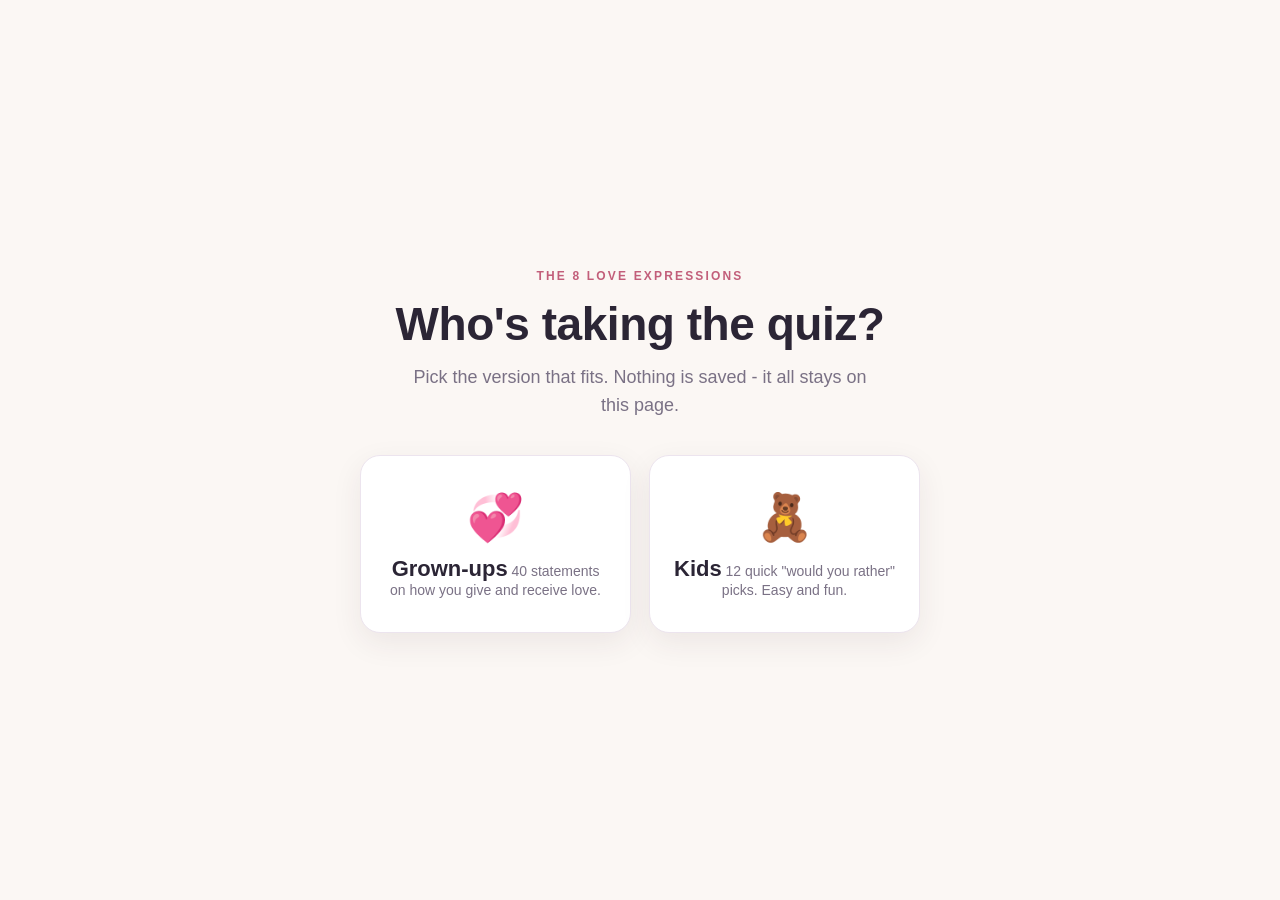
==== index.html @ 240f9bef "add start screen with grown-ups and kids versions Kids version: 12 forced-choice "would you rather y" ====
<!DOCTYPE html>
<html lang="en-AU">
<head>
<meta charset="UTF-8">
<meta name="viewport" content="width=device-width, initial-scale=1.0">
<title>The 8 Love Expressions</title>
<meta name="description" content="A lightweight take on the 8 Love Expressions framework. 40 quick statements, then see how you give and receive love. Nothing is saved.">
<style>
  :root {
    --bg: #fbf7f4;
    --card: #ffffff;
    --ink: #2b2535;
    --muted: #7a7185;
    --line: #ece4ee;
    --accent: #c25e7a;
    --accent-soft: #f6e7ec;
    --accent-deep: #9c4360;
    --shadow: 0 10px 30px rgba(60, 40, 55, 0.08);
    --radius: 16px;
  }
  * { box-sizing: border-box; }
  html { scroll-behavior: smooth; }
  body {
    margin: 0;
    font-family: -apple-system, BlinkMacSystemFont, "Segoe UI", Roboto, Helvetica, Arial, sans-serif;
    color: var(--ink);
    background: var(--bg);
    line-height: 1.55;
    -webkit-font-smoothing: antialiased;
  }
  .wrap { max-width: 720px; margin: 0 auto; padding: 0 20px 80px; }

  header.hero {
    text-align: center;
    padding: 64px 20px 36px;
  }
  .hero .kicker {
    text-transform: uppercase;
    letter-spacing: 0.18em;
    font-size: 12px;
    font-weight: 700;
    color: var(--accent);
    margin: 0 0 14px;
  }
  .hero h1 {
    font-size: clamp(32px, 6vw, 46px);
    line-height: 1.1;
    margin: 0 0 16px;
    font-weight: 800;
    letter-spacing: -0.01em;
  }
  .hero p.lede {
    max-width: 540px;
    margin: 0 auto;
    font-size: 18px;
    color: var(--muted);
  }

  .progress-bar {
    position: sticky;
    top: 0;
    z-index: 20;
    background: rgba(251, 247, 244, 0.92);
    backdrop-filter: blur(8px);
    padding: 12px 0;
    border-bottom: 1px solid var(--line);
  }
  .progress-inner {
    max-width: 720px; margin: 0 auto; padding: 0 20px;
    display: flex; align-items: center; gap: 14px;
  }
  .track { flex: 1; height: 8px; background: var(--line); border-radius: 99px; overflow: hidden; }
  .fill { height: 100%; width: 0%; background: var(--accent); border-radius: 99px; transition: width 0.3s ease; }
  .count { font-size: 13px; font-weight: 700; color: var(--muted); white-space: nowrap; min-width: 56px; text-align: right; }

  .q {
    background: var(--card);
    border: 1px solid var(--line);
    border-radius: var(--radius);
    padding: 22px 22px 18px;
    margin: 16px 0;
    box-shadow: var(--shadow);
    transition: border-color 0.2s ease;
  }
  .q.answered { border-color: var(--accent-soft); }
  .q .num { font-size: 12px; font-weight: 700; color: var(--accent); letter-spacing: 0.06em; }
  .q .text { font-size: 17px; font-weight: 600; margin: 6px 0 16px; }

  .scale { display: flex; gap: 8px; }
  .scale label {
    flex: 1;
    cursor: pointer;
    text-align: center;
  }
  .scale input { position: absolute; opacity: 0; pointer-events: none; }
  .scale .dot {
    display: flex; align-items: center; justify-content: center;
    height: 44px;
    border: 1.5px solid var(--line);
    border-radius: 12px;
    font-weight: 700;
    font-size: 15px;
    color: var(--muted);
    background: #fff;
    transition: all 0.15s ease;
  }
  .scale label:hover .dot { border-color: var(--accent); color: var(--accent); }
  .scale input:checked + .dot {
    background: var(--accent);
    border-color: var(--accent);
    color: #fff;
    transform: translateY(-1px);
  }
  .scale-legend {
    display: flex; justify-content: space-between;
    font-size: 11px; color: var(--muted);
    margin-top: 8px; letter-spacing: 0.02em;
  }

  .cta-zone { text-align: center; margin: 40px 0 8px; }
  button.cta {
    appearance: none; border: none;
    background: var(--accent);
    color: #fff;
    font-size: 18px; font-weight: 700;
    padding: 16px 40px;
    border-radius: 99px;
    cursor: pointer;
    box-shadow: var(--shadow);
    transition: transform 0.15s ease, background 0.15s ease, opacity 0.2s ease;
  }
  button.cta:hover:not(:disabled) { background: var(--accent-deep); transform: translateY(-1px); }
  button.cta:disabled { background: #d9cdd4; cursor: not-allowed; box-shadow: none; }
  .helper { font-size: 14px; color: var(--muted); margin-top: 14px; min-height: 20px; }

  footer.note {
    text-align: center;
    font-size: 13px;
    color: var(--muted);
    margin-top: 48px;
    padding-top: 24px;
    border-top: 1px solid var(--line);
  }

  /* Results */
  #results { display: none; scroll-margin-top: 80px; }
  #results.show { display: block; animation: rise 0.5s ease; }
  @keyframes rise { from { opacity: 0; transform: translateY(14px); } to { opacity: 1; transform: none; } }
  .results-head { text-align: center; margin: 8px 0 28px; }
  .results-head h2 { font-size: 30px; margin: 0 0 8px; font-weight: 800; }
  .results-head p { color: var(--muted); margin: 0; }

  .panel {
    background: var(--card);
    border: 1px solid var(--line);
    border-radius: var(--radius);
    padding: 24px;
    margin: 16px 0;
    box-shadow: var(--shadow);
  }
  .panel h3 { margin: 0 0 4px; font-size: 20px; }
  .panel .sub { color: var(--muted); font-size: 14px; margin: 0 0 18px; }

  .top-list { list-style: none; margin: 0; padding: 0; }
  .top-list li { margin-bottom: 16px; }
  .top-list li:last-child { margin-bottom: 0; }
  .row-head { display: flex; justify-content: space-between; align-items: baseline; margin-bottom: 6px; }
  .row-head .name { font-weight: 700; font-size: 16px; }
  .row-head .pct { font-size: 13px; font-weight: 700; color: var(--accent); }
  .meter { height: 10px; background: var(--accent-soft); border-radius: 99px; overflow: hidden; }
  .meter span { display: block; height: 100%; background: var(--accent); border-radius: 99px; transition: width 0.6s ease; }
  .row-desc { font-size: 13px; color: var(--muted); margin: 6px 0 0; }

  .badge { display: inline-block; background: var(--accent-soft); color: var(--accent-deep); font-weight: 700; font-size: 13px; padding: 4px 12px; border-radius: 99px; margin-bottom: 12px; }

  .actions { text-align: center; margin: 28px 0; }
  button.ghost {
    appearance: none;
    background: transparent;
    border: 1.5px solid var(--line);
    color: var(--muted);
    font-weight: 700; font-size: 15px;
    padding: 12px 26px;
    border-radius: 99px;
    cursor: pointer;
    transition: all 0.15s ease;
  }
  button.ghost:hover { border-color: var(--accent); color: var(--accent); }

  .full-grid { list-style: none; margin: 0; padding: 0; }
  .full-grid li { margin-bottom: 14px; }

  details.exp {
    border: 1px solid var(--line);
    border-radius: 12px;
    margin-bottom: 10px;
    overflow: hidden;
    background: #fff;
  }
  details.exp > summary {
    cursor: pointer;
    padding: 14px 16px;
    font-weight: 700;
    font-size: 16px;
    list-style: none;
    display: flex;
    justify-content: space-between;
    align-items: center;
    gap: 12px;
  }
  details.exp > summary::-webkit-details-marker { display: none; }
  details.exp > summary .rank { color: var(--accent); font-size: 13px; font-weight: 700; }
  details.exp > summary::after {
    content: "+";
    color: var(--accent);
    font-weight: 700;
    font-size: 20px;
    line-height: 1;
    margin-left: auto;
  }
  details.exp[open] > summary::after { content: "\2013"; }
  details.exp .body { padding: 0 16px 16px; }
  details.exp .body p.exp-summary { margin: 0 0 14px; color: var(--ink); font-size: 14px; }
  details.exp .body .ex-label {
    font-size: 12px; font-weight: 700; color: var(--accent);
    text-transform: uppercase; letter-spacing: 0.08em; margin: 0 0 8px;
  }
  details.exp .body ul { margin: 0; padding-left: 18px; }
  details.exp .body li { font-size: 14px; color: var(--muted); margin-bottom: 7px; }

  /* Chooser */
  #chooser { min-height: 100vh; display: flex; flex-direction: column; align-items: center; justify-content: center; text-align: center; padding: 40px 20px; }
  #chooser .kicker { text-transform: uppercase; letter-spacing: 0.18em; font-size: 12px; font-weight: 700; color: var(--accent); margin: 0 0 14px; }
  #chooser h1 { font-size: clamp(32px, 6vw, 46px); line-height: 1.1; margin: 0 0 14px; font-weight: 800; letter-spacing: -0.01em; }
  #chooser p.lede { max-width: 460px; margin: 0 auto 36px; font-size: 18px; color: var(--muted); }
  .choose-grid { display: flex; gap: 18px; flex-wrap: wrap; justify-content: center; width: 100%; max-width: 560px; }
  .choose-card {
    flex: 1 1 220px; background: var(--card); border: 1.5px solid var(--line); border-radius: 20px;
    padding: 34px 24px; cursor: pointer; box-shadow: var(--shadow);
    transition: transform 0.15s ease, border-color 0.15s ease;
    font-family: inherit; text-align: center;
  }
  .choose-card:hover { transform: translateY(-3px); border-color: var(--accent); }
  .choose-card .emoji { font-size: 46px; display: block; margin-bottom: 12px; }
  .choose-card .label { font-size: 22px; font-weight: 800; color: var(--ink); margin-bottom: 6px; }
  .choose-card .desc { font-size: 14px; color: var(--muted); }

  /* Kids quiz */
  .kq {
    background: var(--card); border: 1px solid var(--line); border-radius: var(--radius);
    padding: 22px; margin: 16px 0; box-shadow: var(--shadow);
  }
  .kq .num { font-size: 12px; font-weight: 700; color: var(--accent); letter-spacing: 0.06em; }
  .kq .stem { font-size: 19px; font-weight: 800; margin: 6px 0 18px; }
  .kopts { display: flex; gap: 12px; }
  .kopt {
    flex: 1; background: #fff; border: 1.5px solid var(--line); border-radius: 14px;
    padding: 20px 14px; cursor: pointer; font-family: inherit; text-align: center;
    transition: all 0.15s ease; color: var(--ink);
  }
  .kopt:hover { border-color: var(--accent); transform: translateY(-2px); }
  .kopt.sel { background: var(--accent); border-color: var(--accent); color: #fff; }
  .kopt .kemoji { font-size: 34px; display: block; margin-bottom: 8px; }
  .kopt .ktext { font-size: 15px; font-weight: 700; line-height: 1.35; }
  @media (max-width: 420px) { .kq .stem { font-size: 17px; } .kopt .ktext { font-size: 14px; } }

  /* Kids results bar graph */
  .kbar-row { display: flex; align-items: center; gap: 12px; margin-bottom: 14px; }
  .kbar-row .kbar-emoji { font-size: 26px; width: 34px; text-align: center; flex: none; }
  .kbar-row .kbar-main { flex: 1; }
  .kbar-row .kbar-head { display: flex; justify-content: space-between; align-items: baseline; margin-bottom: 5px; }
  .kbar-row .kbar-name { font-weight: 800; font-size: 16px; }
  .kbar-row .kbar-count { font-size: 13px; font-weight: 700; color: var(--accent); }
  .kbar-track { height: 16px; background: var(--accent-soft); border-radius: 99px; overflow: hidden; }
  .kbar-track span { display: block; height: 100%; background: var(--accent); border-radius: 99px; transition: width 0.7s ease; }
  .kbig { text-align: center; font-size: 22px; font-weight: 800; margin: 0 0 6px; }
  .kbig .kbig-emoji { font-size: 40px; display: block; margin-bottom: 8px; }

  .linkish { appearance: none; background: none; border: none; color: var(--accent); font-family: inherit; font-size: 13px; font-weight: 700; cursor: pointer; padding: 8px 0 0; text-decoration: underline; }
  #kidsResults { display: none; scroll-margin-top: 30px; }
  #kidsResults.show { display: block; animation: rise 0.5s ease; }
</style>
</head>
<body>

<section id="chooser">
  <p class="kicker">The 8 Love Expressions</p>
  <h1>Who's taking the quiz?</h1>
  <p class="lede">Pick the version that fits. Nothing is saved - it all stays on this page.</p>
  <div class="choose-grid">
    <button class="choose-card" id="chooseAdult">
      <span class="emoji">💞</span>
      <span class="label">Grown-ups</span>
      <span class="desc">40 statements on how you give and receive love.</span>
    </button>
    <button class="choose-card" id="chooseKids">
      <span class="emoji">🧸</span>
      <span class="label">Kids</span>
      <span class="desc">12 quick "would you rather" picks. Easy and fun.</span>
    </button>
  </div>
</section>

<div id="adultApp" style="display:none">

<div class="progress-bar" id="progressBar">
  <div class="progress-inner">
    <div class="track"><div class="fill" id="fill"></div></div>
    <div class="count" id="count">0 / 40</div>
  </div>
</div>

<div class="wrap">

  <header class="hero">
    <p class="kicker">A quick self-reflection</p>
    <h1>The 8 Love Expressions</h1>
    <p class="lede">40 quick statements. Rate how true each feels for you, then see how you give and receive love. Nothing is saved - it all stays on this page.</p>
  </header>

  <main id="quiz"></main>

  <div class="cta-zone">
    <button class="cta" id="seeResults" disabled>See my results</button>
    <p class="helper" id="helper">Answer all 40 to unlock your results.</p>
  </div>

  <section id="results">
    <div class="results-head">
      <span class="badge" id="leadBadge"></span>
      <h2>How you love</h2>
      <p>Based on how true each statement felt for you.</p>
    </div>

    <div class="panel">
      <h3>How you receive love</h3>
      <p class="sub">The expressions that land most deeply when they come from others.</p>
      <ul class="top-list" id="receiveList"></ul>
    </div>

    <div class="panel">
      <h3>How you give love</h3>
      <p class="sub">The ways you most naturally show people you care.</p>
      <ul class="top-list" id="giveList"></ul>
    </div>

    <div class="panel">
      <h3>All eight, side by side</h3>
      <p class="sub">Your overall lean across every expression.</p>
      <ul class="full-grid" id="fullList"></ul>
    </div>

    <div class="panel">
      <h3>Get to know your eight</h3>
      <p class="sub">A short read on each expression, ordered by your lean, with practical ways to show it. Tap to open.</p>
      <div id="detailList"></div>
    </div>

    <div class="actions">
      <button class="ghost" id="retake">Start over</button>
    </div>
  </section>

  <footer class="note">
    A lightweight take on the 8 Love Expressions framework. For reflection, not diagnosis.
    <br><button class="linkish" id="adultBack">Back to start</button>
  </footer>

</div>
</div>

<div id="kidsApp" style="display:none">
<div class="wrap">

  <header class="hero">
    <p class="kicker">For kids</p>
    <h1>Would You Rather?</h1>
    <p class="lede">For each one, tap the thing you'd like best. There are no wrong answers!</p>
  </header>

  <main id="kidsQuiz"></main>

  <div class="cta-zone">
    <button class="cta" id="kidsSeeResults" disabled>See my answers</button>
    <p class="helper" id="kidsHelper">Tap one for every question to see your results.</p>
  </div>

  <section id="kidsResults">
    <div class="results-head">
      <h2>Here's what you love</h2>
      <p>The ways you most like to be shown love.</p>
    </div>

    <div class="panel">
      <p class="kbig"><span class="kbig-emoji" id="kWinEmoji"></span><span id="kWinName"></span></p>
      <p class="sub" style="text-align:center" id="kWinLine"></p>
    </div>

    <div class="panel">
      <h3>All your picks</h3>
      <p class="sub">How many times you chose each one.</p>
      <div id="kBars"></div>
    </div>

    <div class="actions">
      <button class="ghost" id="kidsRetake">Play again</button>
      <button class="ghost" id="kidsBack">Back to start</button>
    </div>
  </section>

  <footer class="note">
    A lightweight take on the 8 Love Expressions framework. Just for fun.
  </footer>

</div>
</div>

<script>
(function () {
  "use strict";

  // ---- Screen chooser (grown-ups vs kids) ----
  var chooserEl = document.getElementById("chooser");
  var adultAppEl = document.getElementById("adultApp");
  var kidsAppEl = document.getElementById("kidsApp");

  function showScreen(which) {
    chooserEl.style.display = which === "chooser" ? "flex" : "none";
    adultAppEl.style.display = which === "adult" ? "block" : "none";
    kidsAppEl.style.display = which === "kids" ? "block" : "none";
    window.scrollTo(0, 0);
  }
  document.getElementById("chooseAdult").addEventListener("click", function () { showScreen("adult"); });
  document.getElementById("chooseKids").addEventListener("click", function () { showScreen("kids"); });
  document.getElementById("adultBack").addEventListener("click", function () { showScreen("chooser"); });

  // The eight expressions, with short reflective descriptions.
  var EXPR = {
    communication: {
      name: "Nurturing Communication",
      desc: "Heartfelt words, real conversation and shared humour: feeling close through how you talk and listen.",
      summary: "Love reaches you through language. Being told clearly and specifically that you matter, having real, unhurried conversation, and sharing a bit of warmth and humour is what makes you feel close and understood.",
      examples: [
        "Offer a specific compliment, not a generic 'well done': name the exact thing you admire.",
        "Leave a note or send a midday message just to say someone is on your mind.",
        "Put the phone away and give one proper, unhurried conversation.",
        "Keep things light with a shared joke, especially when the day has been heavy."
      ]
    },
    time: {
      name: "Time Together",
      desc: "Quality time and shared experiences: being fully present in each other's company.",
      summary: "Presence is the gift. Undistracted, unhurried time and shared experiences mean more to you than almost anything: it's about someone being fully there, not just in the same room.",
      examples: [
        "Block out time with no screens and nowhere else to be.",
        "Suggest something new to do together, even something small.",
        "Be fully present: phone down, properly listening.",
        "Protect a regular ritual that belongs just to the two of you."
      ]
    },
    actions: {
      name: "Actions",
      desc: "Practical help, devotion and quiet sacrifice: love shown through what you do.",
      summary: "Actions speak loudest. Practical help, dependable follow-through and the willingness to go without so someone else doesn't have to is how love gets proven for you, more than any speech.",
      examples: [
        "Notice the task they are dreading and quietly take it off their plate.",
        "Do the small everyday things without being asked.",
        "Offer help before they have to ask for it.",
        "Give up the comfortable option so someone you love can have it."
      ]
    },
    gifts: {
      name: "Thoughtful Gifts",
      desc: "Considered gifts, surprises and generosity: tokens that prove you were held in mind.",
      summary: "It's the thought, never the price. A well-chosen gift or small surprise, something that proves you were listening and held someone in mind, is what carries the meaning.",
      examples: [
        "Keep track of the little things they mention wanting.",
        "Mark an ordinary day with a small, unexpected surprise.",
        "Choose something personal that shows you really know them.",
        "Quietly ease a worry, or treat them for no reason at all."
      ]
    },
    touch: {
      name: "Physical Affection",
      desc: "Closeness and touch: reassurance and warmth through the body.",
      summary: "Closeness reassures you. A hug, a hand, sitting near, contact can say what words can't, offering comfort, warmth and a felt sense of safety.",
      examples: [
        "Offer a hug or a hand when words won't quite cut it.",
        "Sit close and lean in during quiet moments.",
        "Be the one to initiate easy, everyday touch.",
        "Use a comforting touch when someone is struggling."
      ]
    },
    emotional: {
      name: "Emotional Connection",
      desc: "Trust, empathy and support: feeling deeply understood and safe to be yourself.",
      summary: "You feel loved by being deeply understood. Trust, empathy, emotional safety and steady support, the freedom to come undone and know someone will stay, sit at the heart of it.",
      examples: [
        "Ask how they really are, and listen past the automatic 'I'm fine'.",
        "Hold space for feelings without rushing to fix them.",
        "Be honest, and let yourself be vulnerable too.",
        "Show up steadily through the hard stretches, not just the good ones."
      ]
    },
    intellectual: {
      name: "Intellectual Stimulation",
      desc: "Stimulating talk, shared learning and curiosity: connecting mind to mind.",
      summary: "Minds meeting is its own intimacy. Conversations that make you think, learning side by side and genuine curiosity about how each other sees the world keep the connection alive.",
      examples: [
        "Start a conversation that genuinely makes them think.",
        "Learn something new together: a book, a topic, a skill.",
        "Be curious about their ideas and ask the deeper question.",
        "Share the fascinating thing you just discovered."
      ]
    },
    growth: {
      name: "Growth Support",
      desc: "Encouragement for your goals, health and growth: love that helps you become more yourself.",
      summary: "Love, for you, helps people grow. Backing each other's goals, health and self-improvement, and standing by them through setbacks, is what makes it feel real.",
      examples: [
        "Champion their goals and celebrate the small wins.",
        "Gently encourage their health and wellbeing.",
        "Stay in their corner through setbacks, not just successes.",
        "Make room and time for them to pursue what matters to them."
      ]
    }
  };

  // mode: "r" = how you like to RECEIVE love, "g" = how you GIVE love.
  var STATEMENTS = [
    { t: "Being told I look good by my partner genuinely makes my day.", e: "communication", m: "r" },
    { t: "A kind, out-of-nowhere message from my partner is something I think about all day.", e: "communication", m: "r" },
    { t: "I need to actually hear that things are good between us - I can't just assume it.", e: "communication", m: "r" },
    { t: "Telling my partner they look beautiful/handsome comes easily to me.", e: "communication", m: "g" },
    { t: "When my partner does something well, I make sure they know I noticed.", e: "communication", m: "g" },

    { t: "When my partner puts their phone away and is just fully here, it means everything.", e: "time", m: "r" },
    { t: "My ideal weekend involves nothing planned, just proper uninterrupted time with my partner.", e: "time", m: "r" },
    { t: "Trying something new together - even just a different restaurant - makes me feel closer to my partner.", e: "time", m: "r" },
    { t: "I'll rearrange my week to make sure we actually have real, uninterrupted time together.", e: "time", m: "g" },
    { t: "When we're spending time together, I'm not half-thinking about my phone or what else I need to do.", e: "time", m: "g" },

    { t: "When my partner sorts something practical without being asked, I feel more loved than if they'd said anything.", e: "actions", m: "r" },
    { t: "If my partner handles something I was dreading, that means more to me than any compliment.", e: "actions", m: "r" },
    { t: "If I can see my partner's overwhelmed, I'll quietly sort whatever's causing it.", e: "actions", m: "g" },
    { t: "I'd rather do something useful for my partner than say something nice.", e: "actions", m: "g" },
    { t: "I'll happily take things on so my partner doesn't have to worry about them.", e: "actions", m: "g" },

    { t: "When my partner brings me something small because it reminded them of me, I love that.", e: "gifts", m: "r" },
    { t: "A gift that shows my partner was paying attention means way more to me than something expensive.", e: "gifts", m: "r" },
    { t: "I keep a mental note of things my partner mentions wanting, even in passing.", e: "gifts", m: "g" },
    { t: "I love finding an excuse to get my partner something, even when there's no occasion.", e: "gifts", m: "g" },
    { t: "Surprising my partner with something small, just because, is something I do a lot.", e: "gifts", m: "g" },

    { t: "A hug from my partner when I'm struggling fixes things faster than any conversation.", e: "touch", m: "r" },
    { t: "If my partner and I haven't been physically close for a while, I feel a distance even when everything's fine.", e: "touch", m: "r" },
    { t: "I feel most settled when my partner is close - on the couch, in the same room, just near.", e: "touch", m: "r" },
    { t: "I'm always the one reaching for my partner's hand or pulling them in for a hug.", e: "touch", m: "g" },
    { t: "Physical affection comes naturally to me - a hand on the back, a kiss, a quick squeeze.", e: "touch", m: "g" },

    { t: "Being able to tell my partner anything, without worrying how they'll react, is the most important thing to me.", e: "emotional", m: "r" },
    { t: "I need my partner to genuinely get me, not just put up with me.", e: "emotional", m: "r" },
    { t: "When my partner remembers something I was anxious about and checks in on it, it means everything.", e: "emotional", m: "r" },
    { t: "When my partner says 'I'm fine', I usually know they're not, and I'll gently push.", e: "emotional", m: "g" },
    { t: "I can sit with my partner through something hard without needing to fix it or move them on.", e: "emotional", m: "g" },

    { t: "A partner who challenges how I think is what I find genuinely attractive.", e: "intellectual", m: "r" },
    { t: "I love it when my partner is curious about my actual opinion on something, not just nodding along.", e: "intellectual", m: "r" },
    { t: "The conversations I value most are the ones where I leave thinking about something differently.", e: "intellectual", m: "r" },
    { t: "When I find something interesting, my first instinct is to send it straight to my partner.", e: "intellectual", m: "g" },
    { t: "I love hearing my partner's take on things - they genuinely change how I see stuff sometimes.", e: "intellectual", m: "g" },

    { t: "Having my partner actively in my corner for something I'm working on means more than any pep talk.", e: "growth", m: "r" },
    { t: "I need a partner who believes in what I'm trying to do and actually shows it.", e: "growth", m: "r" },
    { t: "I love seeing my partner succeed.", e: "growth", m: "g" },
    { t: "I'm usually the one nudging my partner to go to the gym, drink more water, get enough sleep.", e: "growth", m: "g" },
    { t: "When my partner has a goal, I want to be actively involved in helping them get there.", e: "growth", m: "g" }
  ];

  // Shuffle so the eight expressions aren't presented in grouped blocks
  // (Fisher-Yates). Each item carries its own expression/mode tag, so order
  // has no effect on scoring.
  function shuffle(a) {
    for (var i = a.length - 1; i > 0; i--) {
      var j = Math.floor(Math.random() * (i + 1));
      var t = a[i]; a[i] = a[j]; a[j] = t;
    }
    return a;
  }
  var ITEMS = shuffle(STATEMENTS.slice());

  var TOTAL = ITEMS.length;
  var answers = {}; // index -> 1..5

  var quizEl = document.getElementById("quiz");
  var fillEl = document.getElementById("fill");
  var countEl = document.getElementById("count");
  var btn = document.getElementById("seeResults");
  var helper = document.getElementById("helper");
  var resultsEl = document.getElementById("results");

  var LEGEND = ["Not at all", "Very true"];

  // Build the question cards.
  ITEMS.forEach(function (s, i) {
    var card = document.createElement("div");
    card.className = "q";
    card.id = "q" + i;

    var scale = "";
    for (var v = 1; v <= 5; v++) {
      scale += '<label>' +
        '<input type="radio" name="q' + i + '" value="' + v + '">' +
        '<span class="dot">' + v + '</span>' +
        '</label>';
    }

    card.innerHTML =
      '<div class="num">' + (i + 1) + ' / ' + TOTAL + '</div>' +
      '<div class="text">' + s.t + '</div>' +
      '<div class="scale">' + scale + '</div>' +
      '<div class="scale-legend"><span>' + LEGEND[0] + '</span><span>' + LEGEND[1] + '</span></div>';

    quizEl.appendChild(card);

    card.querySelectorAll('input[type=radio]').forEach(function (input) {
      input.addEventListener("change", function () {
        answers[i] = parseInt(this.value, 10);
        card.classList.add("answered");
        updateProgress();
      });
    });
  });

  function updateProgress() {
    var done = Object.keys(answers).length;
    var pct = Math.round((done / TOTAL) * 100);
    fillEl.style.width = pct + "%";
    countEl.textContent = done + " / " + TOTAL;
    if (done === TOTAL) {
      btn.disabled = false;
      helper.textContent = "All done. Reveal your results whenever you're ready.";
    } else {
      btn.disabled = true;
      helper.textContent = "Answer all 40 to unlock your results. (" + (TOTAL - done) + " to go)";
    }
  }

  // Average rating per (expression, mode), normalised to a 0-100 percentage.
  function scoreBy(mode) {
    var sums = {}, counts = {};
    Object.keys(EXPR).forEach(function (k) { sums[k] = 0; counts[k] = 0; });
    ITEMS.forEach(function (s, i) {
      if (s.m !== mode) return;
      sums[s.e] += answers[i];
      counts[s.e] += 1;
    });
    return Object.keys(EXPR).map(function (k) {
      var avg = counts[k] ? sums[k] / counts[k] : 0;
      return { key: k, pct: Math.round((avg / 5) * 100) };
    }).sort(function (a, b) { return b.pct - a.pct; });
  }

  function renderTop(listEl, ranked, topN) {
    listEl.innerHTML = "";
    ranked.slice(0, topN).forEach(function (r) {
      var li = document.createElement("li");
      li.innerHTML =
        '<div class="row-head"><span class="name">' + EXPR[r.key].name + '</span>' +
        '<span class="pct">' + r.pct + '%</span></div>' +
        '<div class="meter"><span style="width:' + r.pct + '%"></span></div>' +
        '<p class="row-desc">' + EXPR[r.key].desc + '</p>';
      listEl.appendChild(li);
    });
  }

  function renderFull(listEl, combined) {
    listEl.innerHTML = "";
    combined.forEach(function (r) {
      var li = document.createElement("li");
      li.innerHTML =
        '<div class="row-head"><span class="name">' + EXPR[r.key].name + '</span>' +
        '<span class="pct">' + r.pct + '%</span></div>' +
        '<div class="meter"><span style="width:' + r.pct + '%"></span></div>';
      listEl.appendChild(li);
    });
  }

  function renderDetails(listEl, combined) {
    listEl.innerHTML = "";
    combined.forEach(function (r, idx) {
      var e = EXPR[r.key];
      var items = e.examples.map(function (x) { return '<li>' + x + '</li>'; }).join("");
      var det = document.createElement("details");
      det.className = "exp";
      if (idx === 0) det.open = true;
      det.innerHTML =
        '<summary><span class="name">' + e.name + '</span>' +
        '<span class="rank">' + r.pct + '%</span></summary>' +
        '<div class="body">' +
        '<p class="exp-summary">' + e.summary + '</p>' +
        '<p class="ex-label">Ways to show it</p>' +
        '<ul>' + items + '</ul>' +
        '</div>';
      listEl.appendChild(det);
    });
  }

  btn.addEventListener("click", function () {
    if (Object.keys(answers).length !== TOTAL) return;

    var receive = scoreBy("r");
    var give = scoreBy("g");

    // Combined overall lean across both modes.
    var combinedMap = {};
    Object.keys(EXPR).forEach(function (k) { combinedMap[k] = []; });
    receive.concat(give).forEach(function (r) { combinedMap[r.key].push(r.pct); });
    var combined = Object.keys(EXPR).map(function (k) {
      var arr = combinedMap[k];
      var avg = arr.reduce(function (a, b) { return a + b; }, 0) / arr.length;
      return { key: k, pct: Math.round(avg) };
    }).sort(function (a, b) { return b.pct - a.pct; });

    document.getElementById("leadBadge").textContent = "Your strongest: " + EXPR[combined[0].key].name;

    renderTop(document.getElementById("receiveList"), receive, 3);
    renderTop(document.getElementById("giveList"), give, 3);
    renderFull(document.getElementById("fullList"), combined);
    renderDetails(document.getElementById("detailList"), combined);

    resultsEl.classList.add("show");
    resultsEl.scrollIntoView({ behavior: "smooth", block: "start" });
  });

  document.getElementById("retake").addEventListener("click", function () {
    answers = {};
    resultsEl.classList.remove("show");
    document.querySelectorAll('input[type=radio]').forEach(function (i) { i.checked = false; });
    document.querySelectorAll('.q').forEach(function (c) { c.classList.remove("answered"); });
    updateProgress();
    document.querySelector("header.hero").scrollIntoView({ behavior: "smooth" });
  });

  updateProgress();

  // ================= KIDS QUIZ =================
  // Kid-friendly names + emoji for each expression.
  var KID = {
    communication: { name: "Kind Words", emoji: "💬" },
    time:          { name: "Time Together", emoji: "🎲" },
    actions:       { name: "Helping You", emoji: "🛠️" },
    gifts:         { name: "Treats & Surprises", emoji: "🎁" },
    touch:         { name: "Hugs & Cuddles", emoji: "🤗" },
    emotional:     { name: "Listening & Caring", emoji: "👂" },
    intellectual:  { name: "Learning Together", emoji: "🧠" },
    growth:        { name: "Cheering You On", emoji: "📣" }
  };

  // Forced-choice "would you rather your grown-up...". Each expression
  // appears exactly 3 times across the 12 questions, so picks are fair.
  var KIDQ = [
    { a: { e: "touch",         emoji: "🤗", t: "Give you a big hug" },           b: { e: "gifts",        emoji: "🍫", t: "Buy you a chocolate" } },
    { a: { e: "time",          emoji: "📖", t: "Read you a bedtime story" },     b: { e: "actions",      emoji: "🧹", t: "Tidy your room for you" } },
    { a: { e: "communication", emoji: "🌟", t: "Tell you they're proud of you" }, b: { e: "intellectual", emoji: "🔬", t: "Teach you something cool" } },
    { a: { e: "emotional",     emoji: "👂", t: "Listen when you're upset" },     b: { e: "growth",       emoji: "📣", t: "Cheer you on at your game" } },
    { a: { e: "time",          emoji: "🎲", t: "Play your favourite game with you" }, b: { e: "touch",   emoji: "🛋️", t: "Have a cuddle on the couch" } },
    { a: { e: "actions",       emoji: "🍝", t: "Make your favourite dinner" },   b: { e: "gifts",        emoji: "🎁", t: "Surprise you with a present" } },
    { a: { e: "communication", emoji: "❤️", t: "Say 'I love you' lots" },        b: { e: "emotional",    emoji: "🗣️", t: "Ask all about your day" } },
    { a: { e: "growth",        emoji: "🚲", t: "Help you learn to ride your bike" }, b: { e: "intellectual", emoji: "❓", t: "Answer your big questions" } },
    { a: { e: "time",          emoji: "🛝", t: "Take you to the park" },         b: { e: "communication", emoji: "💫", t: "Tell you you're amazing" } },
    { a: { e: "touch",         emoji: "😴", t: "Give you a goodnight kiss" },    b: { e: "actions",      emoji: "🔧", t: "Help you fix something" } },
    { a: { e: "gifts",         emoji: "💌", t: "Leave a surprise note in your bag" }, b: { e: "intellectual", emoji: "🧩", t: "Show you how something works" } },
    { a: { e: "growth",        emoji: "💪", t: "Say 'you can do it!' when it's hard" }, b: { e: "emotional", emoji: "🫂", t: "Give you a squeeze when you're sad" } }
  ];

  var kidsQuizEl = document.getElementById("kidsQuiz");
  var kidsBtn = document.getElementById("kidsSeeResults");
  var kidsHelper = document.getElementById("kidsHelper");
  var kidsResultsEl = document.getElementById("kidsResults");
  var KTOTAL = KIDQ.length;
  var kidPicks = {}; // qIndex -> expression key

  KIDQ.forEach(function (q, i) {
    var card = document.createElement("div");
    card.className = "kq";
    card.id = "kq" + i;
    card.innerHTML =
      '<div class="num">' + (i + 1) + ' / ' + KTOTAL + '</div>' +
      '<div class="stem">Would you rather your grown-up...</div>' +
      '<div class="kopts">' +
        '<button class="kopt" data-opt="a"><span class="kemoji">' + q.a.emoji + '</span><span class="ktext">' + q.a.t + '</span></button>' +
        '<button class="kopt" data-opt="b"><span class="kemoji">' + q.b.emoji + '</span><span class="ktext">' + q.b.t + '</span></button>' +
      '</div>';
    kidsQuizEl.appendChild(card);

    card.querySelectorAll(".kopt").forEach(function (optBtn) {
      optBtn.addEventListener("click", function () {
        var which = this.getAttribute("data-opt");
        kidPicks[i] = q[which].e;
        card.querySelectorAll(".kopt").forEach(function (o) { o.classList.remove("sel"); });
        this.classList.add("sel");
        updateKidsProgress();
      });
    });
  });

  function updateKidsProgress() {
    var done = Object.keys(kidPicks).length;
    if (done === KTOTAL) {
      kidsBtn.disabled = false;
      kidsHelper.textContent = "All done! Tap the button to see your results.";
    } else {
      kidsBtn.disabled = true;
      kidsHelper.textContent = "Tap one for every question. (" + (KTOTAL - done) + " to go)";
    }
  }

  kidsBtn.addEventListener("click", function () {
    if (Object.keys(kidPicks).length !== KTOTAL) return;

    var counts = {};
    Object.keys(KID).forEach(function (k) { counts[k] = 0; });
    Object.keys(kidPicks).forEach(function (i) { counts[kidPicks[i]] += 1; });

    var ranked = Object.keys(KID).map(function (k) {
      return { key: k, n: counts[k] };
    }).sort(function (a, b) { return b.n - a.n; });

    var max = ranked[0].n || 1;
    var win = ranked[0];
    document.getElementById("kWinEmoji").textContent = KID[win.key].emoji;
    document.getElementById("kWinName").textContent = KID[win.key].name;
    document.getElementById("kWinLine").textContent =
      "You love " + KID[win.key].name.toLowerCase() + " best!";

    var barsEl = document.getElementById("kBars");
    barsEl.innerHTML = "";
    ranked.forEach(function (r) {
      var pct = Math.round((r.n / max) * 100);
      var row = document.createElement("div");
      row.className = "kbar-row";
      row.innerHTML =
        '<div class="kbar-emoji">' + KID[r.key].emoji + '</div>' +
        '<div class="kbar-main">' +
          '<div class="kbar-head"><span class="kbar-name">' + KID[r.key].name + '</span>' +
          '<span class="kbar-count">' + r.n + '</span></div>' +
          '<div class="kbar-track"><span style="width:' + pct + '%"></span></div>' +
        '</div>';
      barsEl.appendChild(row);
    });

    kidsResultsEl.classList.add("show");
    kidsResultsEl.scrollIntoView({ behavior: "smooth", block: "start" });
  });

  document.getElementById("kidsRetake").addEventListener("click", function () {
    kidPicks = {};
    kidsResultsEl.classList.remove("show");
    document.querySelectorAll(".kopt").forEach(function (o) { o.classList.remove("sel"); });
    updateKidsProgress();
    kidsAppEl.querySelector("header.hero").scrollIntoView({ behavior: "smooth" });
  });

  document.getElementById("kidsBack").addEventListener("click", function () {
    showScreen("chooser");
  });

  updateKidsProgress();
})();
</script>
</body>
</html>
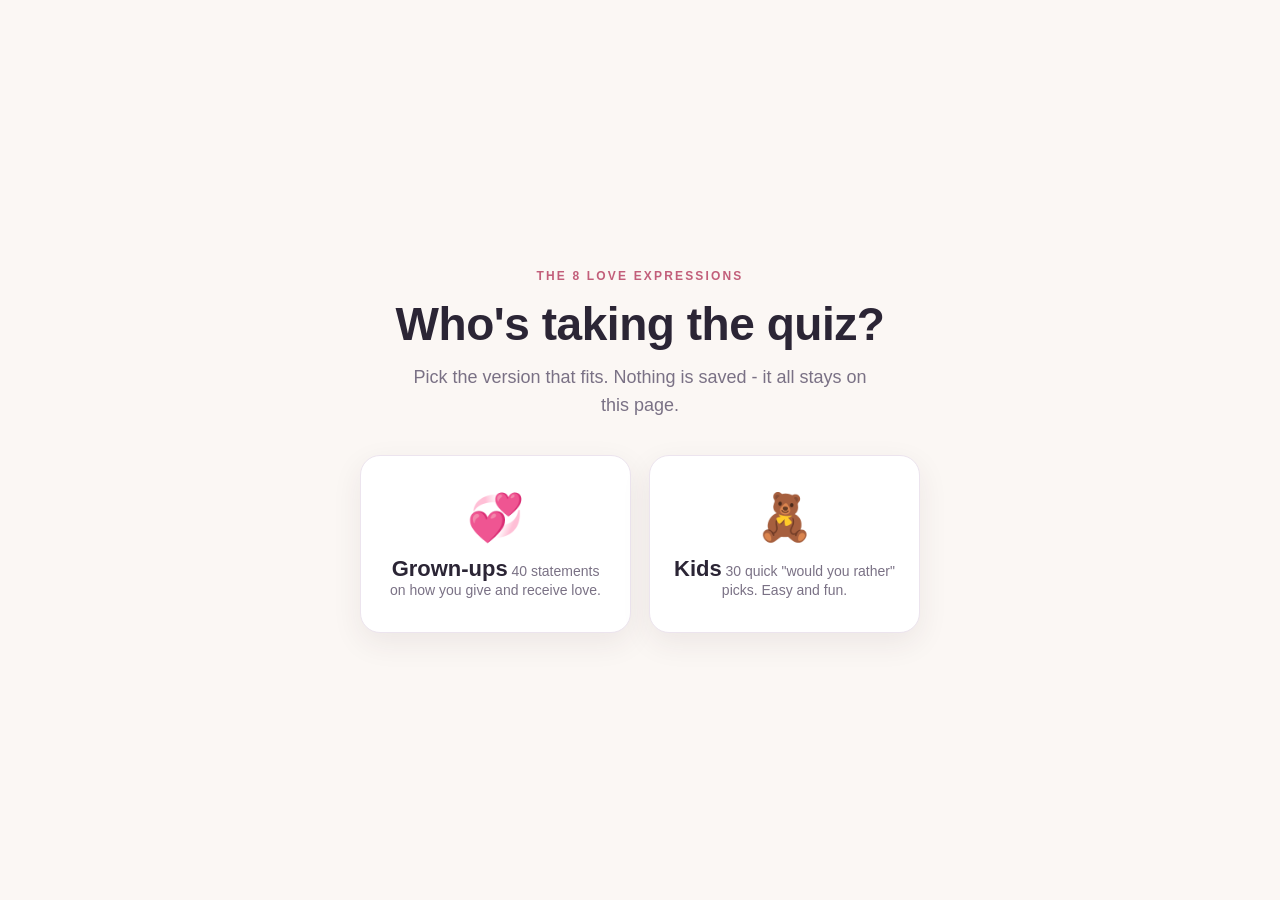
==== commit 811d3a1b: "expand kids quiz to 30 questions Each expression appears 7-8 times across the 30 forced-choice quest" ====
--- a/index.html
+++ b/index.html
@@ -279,6 +279,17 @@
   .linkish { appearance: none; background: none; border: none; color: var(--accent); font-family: inherit; font-size: 13px; font-weight: 700; cursor: pointer; padding: 8px 0 0; text-decoration: underline; }
   #kidsResults { display: none; scroll-margin-top: 30px; }
   #kidsResults.show { display: block; animation: rise 0.5s ease; }
+
+  /* Tie-breaker */
+  .tiebreak-wrap { display: none; }
+  .tiebreak-wrap.show { display: block; animation: rise 0.4s ease; }
+  .tiebreak-intro { text-align: center; margin: 8px 0 18px; }
+  .tiebreak-intro h2 { font-size: 26px; margin: 0 0 6px; font-weight: 800; }
+  .tiebreak-intro p { color: var(--muted); margin: 0; }
+  .kq.tiebreak { border-color: var(--accent-soft); }
+  .kq.tiebreak .num { color: var(--accent-deep); }
+  .kbar-row.winner .kbar-name::after { content: " 👑"; }
+  .kbar-row.winner .kbar-track span { background: var(--accent-deep); }
 </style>
 </head>
 <body>
@@ -296,7 +307,7 @@
     <button class="choose-card" id="chooseKids">
       <span class="emoji">🧸</span>
       <span class="label">Kids</span>
-      <span class="desc">12 quick "would you rather" picks. Easy and fun.</span>
+      <span class="desc">30 quick "would you rather" picks. Easy and fun.</span>
     </button>
   </div>
 </section>
@@ -326,6 +337,8 @@
   </div>
 
   <section id="results">
+    <div id="adultTiebreak" class="tiebreak-wrap"></div>
+    <div id="adultResultsBody">
     <div class="results-head">
       <span class="badge" id="leadBadge"></span>
       <h2>How you love</h2>
@@ -358,6 +371,7 @@
 
     <div class="actions">
       <button class="ghost" id="retake">Start over</button>
+    </div>
     </div>
   </section>
 
@@ -386,6 +400,8 @@
   </div>
 
   <section id="kidsResults">
+    <div id="kidsTiebreak" class="tiebreak-wrap"></div>
+    <div id="kidsResultsBody">
     <div class="results-head">
       <h2>Here's what you love</h2>
       <p>The ways you most like to be shown love.</p>
@@ -405,6 +421,7 @@
     <div class="actions">
       <button class="ghost" id="kidsRetake">Play again</button>
       <button class="ghost" id="kidsBack">Back to start</button>
+    </div>
     </div>
   </section>
 
@@ -433,6 +450,64 @@
   document.getElementById("chooseAdult").addEventListener("click", function () { showScreen("adult"); });
   document.getElementById("chooseKids").addEventListener("click", function () { showScreen("kids"); });
   document.getElementById("adultBack").addEventListener("click", function () { showScreen("chooser"); });
+
+  // Adaptive tie-breaker. When the top expressions are level, ask head-to-head
+  // "which would you pick" questions between just the tied ones, knockout style,
+  // until exactly one is left. optFor(key) -> { emoji, t }. Calls onDone(winner).
+  function runTiebreak(container, contenders, optFor, intro, stem, onDone) {
+    container.innerHTML = "";
+    container.classList.add("show");
+    var queue = contenders.slice();
+    function askNext() {
+      if (queue.length === 1) {
+        container.classList.remove("show");
+        container.innerHTML = "";
+        onDone(queue[0]);
+        return;
+      }
+      var aKey = queue.shift(), bKey = queue.shift();
+      var oa = optFor(aKey), ob = optFor(bKey);
+      container.innerHTML =
+        '<div class="tiebreak-intro"><h2>' + intro.title + '</h2><p>' + intro.sub + '</p></div>' +
+        '<div class="kq tiebreak">' +
+        '<div class="num">Tie-breaker</div>' +
+        '<div class="stem">' + stem + '</div>' +
+        '<div class="kopts">' +
+        '<button class="kopt" data-k="' + aKey + '"><span class="kemoji">' + oa.emoji + '</span><span class="ktext">' + oa.t + '</span></button>' +
+        '<button class="kopt" data-k="' + bKey + '"><span class="kemoji">' + ob.emoji + '</span><span class="ktext">' + ob.t + '</span></button>' +
+        '</div></div>';
+      container.querySelectorAll(".kopt").forEach(function (btn) {
+        btn.addEventListener("click", function () {
+          queue.push(this.getAttribute("data-k")); // winner stays in
+          askNext();
+        });
+      });
+      container.scrollIntoView({ behavior: "smooth", block: "start" });
+    }
+    askNext();
+  }
+
+  // Representative head-to-head options per expression (concrete, one line each).
+  var TIE_ADULT = {
+    communication: { emoji: "💬", t: "Being told clearly that you're loved and appreciated" },
+    time:          { emoji: "⏰", t: "Real, undivided time together" },
+    actions:       { emoji: "🛠️", t: "Having things quietly taken off your plate" },
+    gifts:         { emoji: "🎁", t: "A thoughtful surprise that shows they get you" },
+    touch:         { emoji: "🤗", t: "Physical closeness and affection" },
+    emotional:     { emoji: "💗", t: "Feeling deeply understood and safe" },
+    intellectual:  { emoji: "🧠", t: "Conversations that really make you think" },
+    growth:        { emoji: "📣", t: "Someone backing your goals and growth" }
+  };
+  var TIE_KID = {
+    communication: { emoji: "💫", t: "Tell you you're amazing" },
+    time:          { emoji: "🎲", t: "Spend the whole day with you" },
+    actions:       { emoji: "🛠️", t: "Help you with anything you need" },
+    gifts:         { emoji: "🎁", t: "Surprise you with a present" },
+    touch:         { emoji: "🤗", t: "Give you a big hug" },
+    emotional:     { emoji: "👂", t: "Listen when you're sad" },
+    intellectual:  { emoji: "🧠", t: "Teach you cool things" },
+    growth:        { emoji: "📣", t: "Cheer you on" }
+  };
 
   // The eight expressions, with short reflective descriptions.
   var EXPR = {
@@ -706,6 +781,9 @@
     });
   }
 
+  var adultTiebreakEl = document.getElementById("adultTiebreak");
+  var adultBodyEl = document.getElementById("adultResultsBody");
+
   btn.addEventListener("click", function () {
     if (Object.keys(answers).length !== TOTAL) return;
 
@@ -722,24 +800,54 @@
       return { key: k, pct: Math.round(avg) };
     }).sort(function (a, b) { return b.pct - a.pct; });
 
-    document.getElementById("leadBadge").textContent = "Your strongest: " + EXPR[combined[0].key].name;
-
-    renderTop(document.getElementById("receiveList"), receive, 3);
-    renderTop(document.getElementById("giveList"), give, 3);
-    renderFull(document.getElementById("fullList"), combined);
-    renderDetails(document.getElementById("detailList"), combined);
+    function finish(winnerKey) {
+      // Make the winner unambiguous: lift it to the front and ensure it sits
+      // strictly above the rest of the (previously tied) top.
+      var topPct = combined[0].pct;
+      combined.sort(function (a, b) {
+        if (a.key === winnerKey) return -1;
+        if (b.key === winnerKey) return 1;
+        return b.pct - a.pct;
+      });
+      if (combined.length > 1 && combined[0].pct <= combined[1].pct) {
+        combined[0] = { key: winnerKey, pct: Math.min(100, topPct + 1) };
+      }
+
+      document.getElementById("leadBadge").textContent = "Your strongest: " + EXPR[winnerKey].name;
+      renderTop(document.getElementById("receiveList"), receive, 3);
+      renderTop(document.getElementById("giveList"), give, 3);
+      renderFull(document.getElementById("fullList"), combined);
+      renderDetails(document.getElementById("detailList"), combined);
+      adultBodyEl.style.display = "block";
+      resultsEl.scrollIntoView({ behavior: "smooth", block: "start" });
+    }
 
     resultsEl.classList.add("show");
-    resultsEl.scrollIntoView({ behavior: "smooth", block: "start" });
+
+    // Adaptive tie-breaker if the top is level.
+    var topPct = combined[0].pct;
+    var tied = combined.filter(function (c) { return c.pct === topPct; }).map(function (c) { return c.key; });
+    if (tied.length > 1) {
+      adultBodyEl.style.display = "none";
+      runTiebreak(adultTiebreakEl, tied, function (k) { return TIE_ADULT[k]; },
+        { title: "It's close - one tie-breaker", sub: "A few of your expressions came out level. Pick which means more." },
+        "Which means more to you?", finish);
+    } else {
+      adultBodyEl.style.display = "block";
+      finish(combined[0].key);
+    }
   });
 
   document.getElementById("retake").addEventListener("click", function () {
     answers = {};
     resultsEl.classList.remove("show");
+    adultTiebreakEl.classList.remove("show");
+    adultTiebreakEl.innerHTML = "";
+    adultBodyEl.style.display = "block";
     document.querySelectorAll('input[type=radio]').forEach(function (i) { i.checked = false; });
     document.querySelectorAll('.q').forEach(function (c) { c.classList.remove("answered"); });
     updateProgress();
-    document.querySelector("header.hero").scrollIntoView({ behavior: "smooth" });
+    adultAppEl.querySelector("header.hero").scrollIntoView({ behavior: "smooth" });
   });
 
   updateProgress();
@@ -757,21 +865,39 @@
     growth:        { name: "Cheering You On", emoji: "📣" }
   };
 
-  // Forced-choice "would you rather your grown-up...". Each expression
-  // appears exactly 3 times across the 12 questions, so picks are fair.
+  // Forced-choice "would you rather your grown-up...". 30 questions; each
+  // expression appears 7-8 times across them, so picks stay fair.
   var KIDQ = [
-    { a: { e: "touch",         emoji: "🤗", t: "Give you a big hug" },           b: { e: "gifts",        emoji: "🍫", t: "Buy you a chocolate" } },
-    { a: { e: "time",          emoji: "📖", t: "Read you a bedtime story" },     b: { e: "actions",      emoji: "🧹", t: "Tidy your room for you" } },
-    { a: { e: "communication", emoji: "🌟", t: "Tell you they're proud of you" }, b: { e: "intellectual", emoji: "🔬", t: "Teach you something cool" } },
-    { a: { e: "emotional",     emoji: "👂", t: "Listen when you're upset" },     b: { e: "growth",       emoji: "📣", t: "Cheer you on at your game" } },
-    { a: { e: "time",          emoji: "🎲", t: "Play your favourite game with you" }, b: { e: "touch",   emoji: "🛋️", t: "Have a cuddle on the couch" } },
-    { a: { e: "actions",       emoji: "🍝", t: "Make your favourite dinner" },   b: { e: "gifts",        emoji: "🎁", t: "Surprise you with a present" } },
-    { a: { e: "communication", emoji: "❤️", t: "Say 'I love you' lots" },        b: { e: "emotional",    emoji: "🗣️", t: "Ask all about your day" } },
-    { a: { e: "growth",        emoji: "🚲", t: "Help you learn to ride your bike" }, b: { e: "intellectual", emoji: "❓", t: "Answer your big questions" } },
-    { a: { e: "time",          emoji: "🛝", t: "Take you to the park" },         b: { e: "communication", emoji: "💫", t: "Tell you you're amazing" } },
-    { a: { e: "touch",         emoji: "😴", t: "Give you a goodnight kiss" },    b: { e: "actions",      emoji: "🔧", t: "Help you fix something" } },
-    { a: { e: "gifts",         emoji: "💌", t: "Leave a surprise note in your bag" }, b: { e: "intellectual", emoji: "🧩", t: "Show you how something works" } },
-    { a: { e: "growth",        emoji: "💪", t: "Say 'you can do it!' when it's hard" }, b: { e: "emotional", emoji: "🫂", t: "Give you a squeeze when you're sad" } }
+    { a: { e: "touch",         emoji: "🤗", t: "Give you a big hug" },                  b: { e: "gifts",        emoji: "🍫", t: "Buy you a chocolate" } },
+    { a: { e: "time",          emoji: "🎲", t: "Play your favourite game with you" },   b: { e: "actions",      emoji: "🧹", t: "Tidy your room for you" } },
+    { a: { e: "communication", emoji: "🌟", t: "Tell you they're proud of you" },       b: { e: "intellectual", emoji: "🔬", t: "Teach you something cool" } },
+    { a: { e: "emotional",     emoji: "👂", t: "Listen when you're upset" },            b: { e: "growth",       emoji: "📣", t: "Cheer you on at your game" } },
+    { a: { e: "time",          emoji: "🛝", t: "Take you to the park" },                b: { e: "touch",        emoji: "🛋️", t: "Have a cuddle on the couch" } },
+    { a: { e: "actions",       emoji: "🍝", t: "Make your favourite dinner" },          b: { e: "gifts",        emoji: "🎁", t: "Surprise you with a present" } },
+    { a: { e: "communication", emoji: "❤️", t: "Say 'I love you'" },                    b: { e: "emotional",    emoji: "🗣️", t: "Ask all about your day" } },
+    { a: { e: "growth",        emoji: "💪", t: "Say 'you can do it!' when it's hard" }, b: { e: "intellectual", emoji: "❓", t: "Answer your big questions" } },
+    { a: { e: "time",          emoji: "🌞", t: "Spend the whole day with you" },        b: { e: "communication", emoji: "💫", t: "Tell you you're amazing" } },
+    { a: { e: "touch",         emoji: "😴", t: "Give you a goodnight kiss" },           b: { e: "actions",      emoji: "🔧", t: "Fix your broken toy" } },
+    { a: { e: "gifts",         emoji: "💌", t: "Leave a surprise note in your bag" },   b: { e: "intellectual", emoji: "🧩", t: "Show you how something works" } },
+    { a: { e: "growth",        emoji: "⚽", t: "Practise with you so you get better" }, b: { e: "emotional",    emoji: "🫂", t: "Give you a squeeze when you're sad" } },
+    { a: { e: "touch",         emoji: "🐴", t: "Give you a piggyback ride" },           b: { e: "time",         emoji: "🍿", t: "Watch a movie together" } },
+    { a: { e: "communication", emoji: "👏", t: "Tell you you did a great job" },        b: { e: "gifts",        emoji: "🍦", t: "Get you an ice cream" } },
+    { a: { e: "actions",       emoji: "🎒", t: "Pack your school bag for you" },        b: { e: "growth",       emoji: "🌱", t: "Tell you to keep trying" } },
+    { a: { e: "intellectual",  emoji: "📚", t: "Read a fact book with you" },           b: { e: "touch",        emoji: "🤝", t: "Hold your hand" } },
+    { a: { e: "emotional",     emoji: "🌙", t: "Sit with you when you're scared" },     b: { e: "time",         emoji: "🏰", t: "Build a fort together" } },
+    { a: { e: "gifts",         emoji: "🧸", t: "Bring you a little toy" },              b: { e: "communication", emoji: "🥰", t: "Tell you you're their favourite" } },
+    { a: { e: "growth",        emoji: "🎯", t: "Help you reach a goal" },               b: { e: "touch",        emoji: "🛏️", t: "Tuck you in tight" } },
+    { a: { e: "intellectual",  emoji: "🧠", t: "Do a tricky puzzle with you" },         b: { e: "actions",      emoji: "✏️", t: "Help you with your homework" } },
+    { a: { e: "time",          emoji: "🧁", t: "Bake something together" },             b: { e: "emotional",    emoji: "💗", t: "Listen to how you're feeling" } },
+    { a: { e: "touch",         emoji: "🙌", t: "Do a high five and a big squeeze" },    b: { e: "gifts",        emoji: "🎈", t: "Give you a balloon" } },
+    { a: { e: "communication", emoji: "💞", t: "Tell you you're loved" },              b: { e: "growth",       emoji: "🔥", t: "Tell you to never give up" } },
+    { a: { e: "intellectual",  emoji: "🌈", t: "Explain why the sky is blue" },         b: { e: "time",         emoji: "🗺️", t: "Go on an adventure together" } },
+    { a: { e: "actions",       emoji: "🍎", t: "Make you a yummy snack" },              b: { e: "touch",        emoji: "🐻", t: "Give you a big bear hug" } },
+    { a: { e: "emotional",     emoji: "🤍", t: "Help you when you're worried" },        b: { e: "communication", emoji: "😊", t: "Say something kind to you" } },
+    { a: { e: "growth",        emoji: "🎉", t: "Be your biggest fan" },                 b: { e: "gifts",        emoji: "🍪", t: "Bring home a treat just for you" } },
+    { a: { e: "intellectual",  emoji: "✨", t: "Help you learn something new" },        b: { e: "emotional",    emoji: "🩹", t: "Make you feel better" } },
+    { a: { e: "time",          emoji: "🚲", t: "Ride bikes together" },                b: { e: "growth",       emoji: "🏆", t: "Help you get better at something" } },
+    { a: { e: "communication", emoji: "⭐", t: "Tell you you're special" },            b: { e: "actions",      emoji: "💼", t: "Carry your bag when you're tired" } }
   ];
 
   var kidsQuizEl = document.getElementById("kidsQuiz");
@@ -816,30 +942,30 @@
     }
   }
 
-  kidsBtn.addEventListener("click", function () {
-    if (Object.keys(kidPicks).length !== KTOTAL) return;
-
-    var counts = {};
-    Object.keys(KID).forEach(function (k) { counts[k] = 0; });
-    Object.keys(kidPicks).forEach(function (i) { counts[kidPicks[i]] += 1; });
-
+  var kidsTiebreakEl = document.getElementById("kidsTiebreak");
+  var kidsBodyEl = document.getElementById("kidsResultsBody");
+
+  function renderKidsResults(counts, winnerKey) {
     var ranked = Object.keys(KID).map(function (k) {
       return { key: k, n: counts[k] };
-    }).sort(function (a, b) { return b.n - a.n; });
-
-    var max = ranked[0].n || 1;
-    var win = ranked[0];
-    document.getElementById("kWinEmoji").textContent = KID[win.key].emoji;
-    document.getElementById("kWinName").textContent = KID[win.key].name;
+    }).sort(function (a, b) {
+      if (a.key === winnerKey) return -1;
+      if (b.key === winnerKey) return 1;
+      return b.n - a.n;
+    });
+
+    var max = ranked.reduce(function (m, r) { return Math.max(m, r.n); }, 0) || 1;
+    document.getElementById("kWinEmoji").textContent = KID[winnerKey].emoji;
+    document.getElementById("kWinName").textContent = KID[winnerKey].name;
     document.getElementById("kWinLine").textContent =
-      "You love " + KID[win.key].name.toLowerCase() + " best!";
+      "You love " + KID[winnerKey].name.toLowerCase() + " best!";
 
     var barsEl = document.getElementById("kBars");
     barsEl.innerHTML = "";
     ranked.forEach(function (r) {
       var pct = Math.round((r.n / max) * 100);
       var row = document.createElement("div");
-      row.className = "kbar-row";
+      row.className = "kbar-row" + (r.key === winnerKey ? " winner" : "");
       row.innerHTML =
         '<div class="kbar-emoji">' + KID[r.key].emoji + '</div>' +
         '<div class="kbar-main">' +
@@ -850,13 +976,41 @@
       barsEl.appendChild(row);
     });
 
+    kidsBodyEl.style.display = "block";
+    kidsResultsEl.scrollIntoView({ behavior: "smooth", block: "start" });
+  }
+
+  kidsBtn.addEventListener("click", function () {
+    if (Object.keys(kidPicks).length !== KTOTAL) return;
+
+    var counts = {};
+    Object.keys(KID).forEach(function (k) { counts[k] = 0; });
+    Object.keys(kidPicks).forEach(function (i) { counts[kidPicks[i]] += 1; });
+
+    var maxN = Object.keys(counts).reduce(function (m, k) { return Math.max(m, counts[k]); }, 0);
+    var tied = Object.keys(KID).filter(function (k) { return counts[k] === maxN; });
+
     kidsResultsEl.classList.add("show");
-    kidsResultsEl.scrollIntoView({ behavior: "smooth", block: "start" });
+
+    if (tied.length > 1) {
+      kidsBodyEl.style.display = "none";
+      runTiebreak(kidsTiebreakEl, tied, function (k) { return TIE_KID[k]; },
+        { title: "So close! One more pick", sub: "A few were tied. Choose your favourite to find the winner." },
+        "Which would you pick?", function (winnerKey) {
+          renderKidsResults(counts, winnerKey);
+        });
+    } else {
+      kidsBodyEl.style.display = "block";
+      renderKidsResults(counts, tied[0]);
+    }
   });
 
   document.getElementById("kidsRetake").addEventListener("click", function () {
     kidPicks = {};
     kidsResultsEl.classList.remove("show");
+    kidsTiebreakEl.classList.remove("show");
+    kidsTiebreakEl.innerHTML = "";
+    kidsBodyEl.style.display = "block";
     document.querySelectorAll(".kopt").forEach(function (o) { o.classList.remove("sel"); });
     updateKidsProgress();
     kidsAppEl.querySelector("header.hero").scrollIntoView({ behavior: "smooth" });
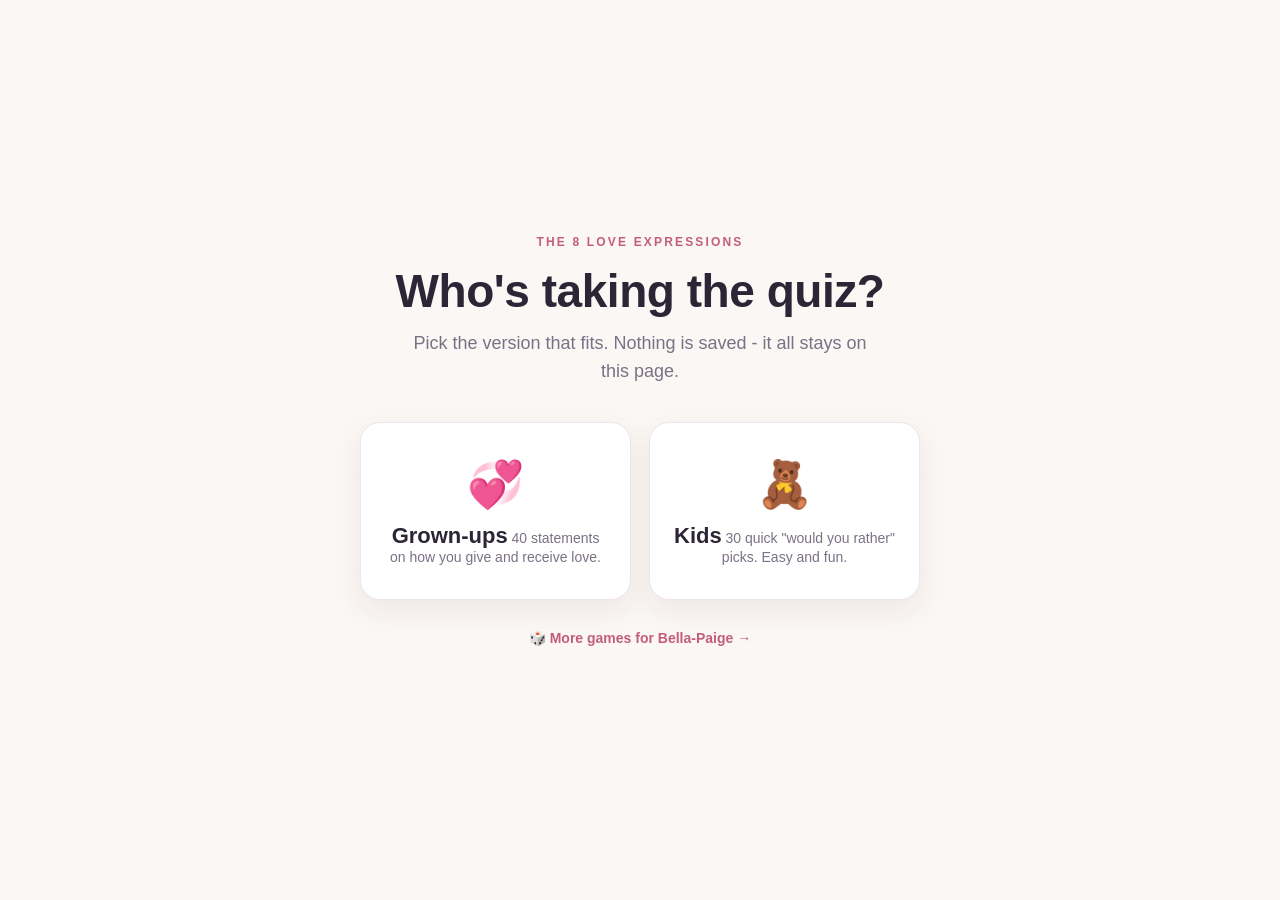
==== commit ecf43c0a: "add a games hub with four new games for Bella-Paige - games.html: hub linking everything, shared sty" ====
--- a/index.html
+++ b/index.html
@@ -310,6 +310,7 @@
       <span class="desc">30 quick "would you rather" picks. Easy and fun.</span>
     </button>
   </div>
+  <p style="margin-top:26px;"><a href="games.html" style="color:var(--accent);font-weight:700;font-size:14px;text-decoration:none;">🎲 More games for Bella-Paige →</a></p>
 </section>
 
 <div id="adultApp" style="display:none">
@@ -448,7 +449,14 @@
     window.scrollTo(0, 0);
   }
   document.getElementById("chooseAdult").addEventListener("click", function () { showScreen("adult"); });
-  document.getElementById("chooseKids").addEventListener("click", function () { showScreen("kids"); });
+  document.getElementById("chooseKids").addEventListener("click", function () {
+    kidsResultsEl.classList.remove("show");
+    kidsTiebreakEl.classList.remove("show");
+    kidsTiebreakEl.innerHTML = "";
+    kidsBodyEl.style.display = "block";
+    buildKidsQuiz(); // fresh rotated set each time you enter
+    showScreen("kids");
+  });
   document.getElementById("adultBack").addEventListener("click", function () { showScreen("chooser"); });
 
   // Adaptive tie-breaker. When the top expressions are level, ask head-to-head
@@ -865,71 +873,294 @@
     growth:        { name: "Cheering You On", emoji: "📣" }
   };
 
-  // Forced-choice "would you rather your grown-up...". 30 questions; each
-  // expression appears 7-8 times across them, so picks stay fair.
-  var KIDQ = [
-    { a: { e: "touch",         emoji: "🤗", t: "Give you a big hug" },                  b: { e: "gifts",        emoji: "🍫", t: "Buy you a chocolate" } },
-    { a: { e: "time",          emoji: "🎲", t: "Play your favourite game with you" },   b: { e: "actions",      emoji: "🧹", t: "Tidy your room for you" } },
-    { a: { e: "communication", emoji: "🌟", t: "Tell you they're proud of you" },       b: { e: "intellectual", emoji: "🔬", t: "Teach you something cool" } },
-    { a: { e: "emotional",     emoji: "👂", t: "Listen when you're upset" },            b: { e: "growth",       emoji: "📣", t: "Cheer you on at your game" } },
-    { a: { e: "time",          emoji: "🛝", t: "Take you to the park" },                b: { e: "touch",        emoji: "🛋️", t: "Have a cuddle on the couch" } },
-    { a: { e: "actions",       emoji: "🍝", t: "Make your favourite dinner" },          b: { e: "gifts",        emoji: "🎁", t: "Surprise you with a present" } },
-    { a: { e: "communication", emoji: "❤️", t: "Say 'I love you'" },                    b: { e: "emotional",    emoji: "🗣️", t: "Ask all about your day" } },
-    { a: { e: "growth",        emoji: "💪", t: "Say 'you can do it!' when it's hard" }, b: { e: "intellectual", emoji: "❓", t: "Answer your big questions" } },
-    { a: { e: "time",          emoji: "🌞", t: "Spend the whole day with you" },        b: { e: "communication", emoji: "💫", t: "Tell you you're amazing" } },
-    { a: { e: "touch",         emoji: "😴", t: "Give you a goodnight kiss" },           b: { e: "actions",      emoji: "🔧", t: "Fix your broken toy" } },
-    { a: { e: "gifts",         emoji: "💌", t: "Leave a surprise note in your bag" },   b: { e: "intellectual", emoji: "🧩", t: "Show you how something works" } },
-    { a: { e: "growth",        emoji: "⚽", t: "Practise with you so you get better" }, b: { e: "emotional",    emoji: "🫂", t: "Give you a squeeze when you're sad" } },
-    { a: { e: "touch",         emoji: "🐴", t: "Give you a piggyback ride" },           b: { e: "time",         emoji: "🍿", t: "Watch a movie together" } },
-    { a: { e: "communication", emoji: "👏", t: "Tell you you did a great job" },        b: { e: "gifts",        emoji: "🍦", t: "Get you an ice cream" } },
-    { a: { e: "actions",       emoji: "🎒", t: "Pack your school bag for you" },        b: { e: "growth",       emoji: "🌱", t: "Tell you to keep trying" } },
-    { a: { e: "intellectual",  emoji: "📚", t: "Read a fact book with you" },           b: { e: "touch",        emoji: "🤝", t: "Hold your hand" } },
-    { a: { e: "emotional",     emoji: "🌙", t: "Sit with you when you're scared" },     b: { e: "time",         emoji: "🏰", t: "Build a fort together" } },
-    { a: { e: "gifts",         emoji: "🧸", t: "Bring you a little toy" },              b: { e: "communication", emoji: "🥰", t: "Tell you you're their favourite" } },
-    { a: { e: "growth",        emoji: "🎯", t: "Help you reach a goal" },               b: { e: "touch",        emoji: "🛏️", t: "Tuck you in tight" } },
-    { a: { e: "intellectual",  emoji: "🧠", t: "Do a tricky puzzle with you" },         b: { e: "actions",      emoji: "✏️", t: "Help you with your homework" } },
-    { a: { e: "time",          emoji: "🧁", t: "Bake something together" },             b: { e: "emotional",    emoji: "💗", t: "Listen to how you're feeling" } },
-    { a: { e: "touch",         emoji: "🙌", t: "Do a high five and a big squeeze" },    b: { e: "gifts",        emoji: "🎈", t: "Give you a balloon" } },
-    { a: { e: "communication", emoji: "💞", t: "Tell you you're loved" },              b: { e: "growth",       emoji: "🔥", t: "Tell you to never give up" } },
-    { a: { e: "intellectual",  emoji: "🌈", t: "Explain why the sky is blue" },         b: { e: "time",         emoji: "🗺️", t: "Go on an adventure together" } },
-    { a: { e: "actions",       emoji: "🍎", t: "Make you a yummy snack" },              b: { e: "touch",        emoji: "🐻", t: "Give you a big bear hug" } },
-    { a: { e: "emotional",     emoji: "🤍", t: "Help you when you're worried" },        b: { e: "communication", emoji: "😊", t: "Say something kind to you" } },
-    { a: { e: "growth",        emoji: "🎉", t: "Be your biggest fan" },                 b: { e: "gifts",        emoji: "🍪", t: "Bring home a treat just for you" } },
-    { a: { e: "intellectual",  emoji: "✨", t: "Help you learn something new" },        b: { e: "emotional",    emoji: "🩹", t: "Make you feel better" } },
-    { a: { e: "time",          emoji: "🚲", t: "Ride bikes together" },                b: { e: "growth",       emoji: "🏆", t: "Help you get better at something" } },
-    { a: { e: "communication", emoji: "⭐", t: "Tell you you're special" },            b: { e: "actions",      emoji: "💼", t: "Carry your bag when you're tired" } }
+  // A bank of 25 concrete options per expression. Each session, a balanced
+  // set of 100 forced-choice questions is built from these, then 30 are
+  // picked at random - so the quiz rotates and feels fresh every time.
+  var KID_POOL = {
+    communication: [
+      { emoji: "🌟", t: "Tell you they're proud of you" },
+      { emoji: "❤️", t: "Say 'I love you'" },
+      { emoji: "💫", t: "Tell you you're amazing" },
+      { emoji: "👏", t: "Tell you you did a great job" },
+      { emoji: "🥰", t: "Tell you you're their favourite" },
+      { emoji: "💞", t: "Tell you you're loved" },
+      { emoji: "😊", t: "Say something kind to you" },
+      { emoji: "⭐", t: "Tell you you're special" },
+      { emoji: "🏅", t: "Tell you you're the best" },
+      { emoji: "🤫", t: "Whisper a secret 'I love you'" },
+      { emoji: "😄", t: "Tell you how funny you are" },
+      { emoji: "🌈", t: "Say you make them so happy" },
+      { emoji: "🦁", t: "Tell you you're brave" },
+      { emoji: "🙌", t: "Tell you they believe in you" },
+      { emoji: "☀️", t: "Say 'you're my sunshine'" },
+      { emoji: "🎵", t: "Sing you a happy song" },
+      { emoji: "📖", t: "Tell you a bedtime story" },
+      { emoji: "🌅", t: "Say good morning with a big smile" },
+      { emoji: "💝", t: "Tell you you're kind" },
+      { emoji: "🎙️", t: "Leave you a sweet voice message" },
+      { emoji: "🥹", t: "Tell you they missed you" },
+      { emoji: "🫶", t: "Say 'I'm so glad you're mine'" },
+      { emoji: "🌻", t: "Tell you you're growing up so well" },
+      { emoji: "🎊", t: "Cheer 'hooray!' for you" },
+      { emoji: "🌷", t: "Tell you you're wonderful" }
+    ],
+    time: [
+      { emoji: "🎲", t: "Play your favourite game with you" },
+      { emoji: "🛝", t: "Take you to the park" },
+      { emoji: "🌞", t: "Spend the whole day with you" },
+      { emoji: "🍿", t: "Watch a movie together" },
+      { emoji: "🏰", t: "Build a fort together" },
+      { emoji: "🧁", t: "Bake something together" },
+      { emoji: "🗺️", t: "Go on an adventure together" },
+      { emoji: "🚲", t: "Ride bikes together" },
+      { emoji: "🏖️", t: "Go to the beach together" },
+      { emoji: "🌳", t: "Play in the garden with you" },
+      { emoji: "✂️", t: "Do a craft with you" },
+      { emoji: "🧺", t: "Have a picnic together" },
+      { emoji: "🏊", t: "Go swimming with you" },
+      { emoji: "🙈", t: "Play hide and seek" },
+      { emoji: "💃", t: "Dance around the room with you" },
+      { emoji: "🚶", t: "Go for a walk together" },
+      { emoji: "🏕️", t: "Camp in the backyard" },
+      { emoji: "♟️", t: "Play board games all afternoon" },
+      { emoji: "🎠", t: "Go to the playground" },
+      { emoji: "🃏", t: "Make up a game together" },
+      { emoji: "🪁", t: "Fly a kite together" },
+      { emoji: "🐘", t: "Go to the zoo together" },
+      { emoji: "🎬", t: "Have a movie night with popcorn" },
+      { emoji: "🧱", t: "Build something with blocks together" },
+      { emoji: "🌧️", t: "Splash in puddles together" }
+    ],
+    actions: [
+      { emoji: "🧹", t: "Tidy your room for you" },
+      { emoji: "🍝", t: "Make your favourite dinner" },
+      { emoji: "🔧", t: "Fix your broken toy" },
+      { emoji: "🎒", t: "Pack your school bag for you" },
+      { emoji: "✏️", t: "Help you with your homework" },
+      { emoji: "🍎", t: "Make you a yummy snack" },
+      { emoji: "💼", t: "Carry your bag when you're tired" },
+      { emoji: "🛁", t: "Run you a warm bath" },
+      { emoji: "👕", t: "Help you get dressed quickly" },
+      { emoji: "👟", t: "Tie your shoelaces" },
+      { emoji: "🥤", t: "Pour you a cold drink" },
+      { emoji: "🧼", t: "Help you clean up your mess" },
+      { emoji: "🍳", t: "Make you breakfast in bed" },
+      { emoji: "🔍", t: "Help you find your lost toy" },
+      { emoji: "🍏", t: "Cut up your apple" },
+      { emoji: "💇", t: "Brush your hair" },
+      { emoji: "🧖", t: "Warm up your towel" },
+      { emoji: "🪥", t: "Help you brush your teeth" },
+      { emoji: "👚", t: "Get your clothes ready for tomorrow" },
+      { emoji: "📦", t: "Help you carry something heavy" },
+      { emoji: "💧", t: "Fill your water bottle" },
+      { emoji: "🥪", t: "Make you a sandwich" },
+      { emoji: "🪜", t: "Help you reach something high" },
+      { emoji: "👔", t: "Iron your school uniform" },
+      { emoji: "🧽", t: "Help you finish your chores" }
+    ],
+    gifts: [
+      { emoji: "🍫", t: "Buy you a chocolate" },
+      { emoji: "🎁", t: "Surprise you with a present" },
+      { emoji: "💌", t: "Leave a surprise note in your bag" },
+      { emoji: "🍦", t: "Get you an ice cream" },
+      { emoji: "🧸", t: "Bring you a little toy" },
+      { emoji: "🎈", t: "Give you a balloon" },
+      { emoji: "🍪", t: "Bring home a treat just for you" },
+      { emoji: "🍬", t: "Buy you some lollies" },
+      { emoji: "🖍️", t: "Get you a new colouring book" },
+      { emoji: "🏷️", t: "Surprise you with a sticker pack" },
+      { emoji: "🌸", t: "Bring you flowers" },
+      { emoji: "🍩", t: "Get you a doughnut" },
+      { emoji: "📕", t: "Buy you a new book" },
+      { emoji: "🪙", t: "Give you a shiny coin" },
+      { emoji: "🛍️", t: "Bring you a surprise from the shops" },
+      { emoji: "🚗", t: "Get you a toy car" },
+      { emoji: "🎀", t: "Wrap up a fun surprise" },
+      { emoji: "🍭", t: "Get you a lollipop" },
+      { emoji: "📗", t: "Bring you a comic book" },
+      { emoji: "🎮", t: "Surprise you with a new game" },
+      { emoji: "🪀", t: "Get you a yo-yo" },
+      { emoji: "🧊", t: "Buy you a slushie" },
+      { emoji: "💎", t: "Give you a treasure box" },
+      { emoji: "🎩", t: "Get you a fun hat" },
+      { emoji: "🥚", t: "Get you a chocolate egg" }
+    ],
+    touch: [
+      { emoji: "🤗", t: "Give you a big hug" },
+      { emoji: "🛋️", t: "Have a cuddle on the couch" },
+      { emoji: "😴", t: "Give you a goodnight kiss" },
+      { emoji: "🐴", t: "Give you a piggyback ride" },
+      { emoji: "🤝", t: "Hold your hand" },
+      { emoji: "🛏️", t: "Tuck you in tight" },
+      { emoji: "🙌", t: "Do a high five and a big squeeze" },
+      { emoji: "🐻", t: "Give you a big bear hug" },
+      { emoji: "🧣", t: "Snuggle under a blanket" },
+      { emoji: "💋", t: "Give you a kiss on the forehead" },
+      { emoji: "🤸", t: "Carry you on their shoulders" },
+      { emoji: "🌄", t: "Give you a morning cuddle" },
+      { emoji: "😪", t: "Hold you when you're tired" },
+      { emoji: "💤", t: "Rub your back until you sleep" },
+      { emoji: "🌯", t: "Wrap you in a big hug" },
+      { emoji: "✋", t: "Give you a high five" },
+      { emoji: "👊", t: "Give you a knuckle bump" },
+      { emoji: "🐨", t: "Give you a big snuggle" },
+      { emoji: "👋", t: "Give you a kiss goodbye" },
+      { emoji: "🖐️", t: "Pat your head gently" },
+      { emoji: "🤱", t: "Rock you in their arms" },
+      { emoji: "😂", t: "Give you a tickle and a hug" },
+      { emoji: "⛈️", t: "Hold you close in a storm" },
+      { emoji: "😘", t: "Tuck you in with a kiss" },
+      { emoji: "🦖", t: "Give you a giant hug" }
+    ],
+    emotional: [
+      { emoji: "👂", t: "Listen when you're upset" },
+      { emoji: "🗣️", t: "Ask all about your day" },
+      { emoji: "🫂", t: "Give you a squeeze when you're sad" },
+      { emoji: "🌙", t: "Sit with you when you're scared" },
+      { emoji: "💗", t: "Listen to how you're feeling" },
+      { emoji: "🤍", t: "Help you when you're worried" },
+      { emoji: "🩹", t: "Make you feel better" },
+      { emoji: "💭", t: "Stay with you after a bad dream" },
+      { emoji: "🧘", t: "Help you feel calm" },
+      { emoji: "😤", t: "Understand when you're grumpy" },
+      { emoji: "💬", t: "Talk to you about your worries" },
+      { emoji: "😢", t: "Wipe your tears away" },
+      { emoji: "😠", t: "Give you a hug when you're angry" },
+      { emoji: "🤲", t: "Sit quietly with you" },
+      { emoji: "🗨️", t: "Help you say how you feel" },
+      { emoji: "🥺", t: "Notice when you're sad" },
+      { emoji: "🤕", t: "Comfort you when you're hurt" },
+      { emoji: "🛟", t: "Help you feel safe" },
+      { emoji: "💧", t: "Be there when you cry" },
+      { emoji: "🌬️", t: "Help you calm down" },
+      { emoji: "🙂", t: "Help you feel happy again" },
+      { emoji: "💛", t: "Ask if you're okay" },
+      { emoji: "🌥️", t: "Help you through a hard day" },
+      { emoji: "🕰️", t: "Always make time to listen" },
+      { emoji: "💖", t: "Understand exactly how you feel" }
+    ],
+    intellectual: [
+      { emoji: "🔬", t: "Teach you something cool" },
+      { emoji: "❓", t: "Answer your big questions" },
+      { emoji: "🧩", t: "Show you how something works" },
+      { emoji: "📚", t: "Read a fact book with you" },
+      { emoji: "🧠", t: "Do a tricky puzzle with you" },
+      { emoji: "🔵", t: "Explain why the sky is blue" },
+      { emoji: "✨", t: "Help you learn something new" },
+      { emoji: "🧪", t: "Show you a fun science trick" },
+      { emoji: "🔤", t: "Teach you a new word" },
+      { emoji: "🔢", t: "Do a maths game with you" },
+      { emoji: "🔨", t: "Show you how to build something" },
+      { emoji: "🐾", t: "Teach you about animals" },
+      { emoji: "📘", t: "Help you read a tricky book" },
+      { emoji: "🤔", t: "Answer 'why' about everything" },
+      { emoji: "🔭", t: "Show you the stars and planets" },
+      { emoji: "🎨", t: "Teach you how to draw something" },
+      { emoji: "⚙️", t: "Explore how things work together" },
+      { emoji: "🪄", t: "Show you a cool magic trick" },
+      { emoji: "🧐", t: "Help you solve a riddle" },
+      { emoji: "🚀", t: "Teach you something about space" },
+      { emoji: "🌿", t: "Show you how seeds grow" },
+      { emoji: "⚗️", t: "Do an experiment with you" },
+      { emoji: "💯", t: "Teach you to count to 100" },
+      { emoji: "🔡", t: "Help you learn your letters" },
+      { emoji: "🌦️", t: "Show you how a rainbow forms" }
+    ],
+    growth: [
+      { emoji: "📣", t: "Cheer you on at your game" },
+      { emoji: "💪", t: "Say 'you can do it!' when it's hard" },
+      { emoji: "⚽", t: "Practise with you so you get better" },
+      { emoji: "🌱", t: "Tell you to keep trying" },
+      { emoji: "🎯", t: "Help you reach a goal" },
+      { emoji: "🔥", t: "Tell you to never give up" },
+      { emoji: "🎉", t: "Be your biggest fan" },
+      { emoji: "🏆", t: "Help you get better at something" },
+      { emoji: "📢", t: "Cheer the loudest for you" },
+      { emoji: "🏀", t: "Help you practise your sport" },
+      { emoji: "🦸", t: "Help you be brave" },
+      { emoji: "🏃", t: "Cheer at your race" },
+      { emoji: "🧗", t: "Help you learn something hard" },
+      { emoji: "👍", t: "Tell you you've got this" },
+      { emoji: "🥳", t: "Cheer when you do something new" },
+      { emoji: "🛡️", t: "Help you not give up" },
+      { emoji: "🔁", t: "Encourage you to try again" },
+      { emoji: "🥇", t: "Be proud when you try hard" },
+      { emoji: "📅", t: "Help you practise every day" },
+      { emoji: "🎻", t: "Cheer you on at your recital" },
+      { emoji: "🌠", t: "Help you chase your dreams" },
+      { emoji: "🥊", t: "Always be in your corner" },
+      { emoji: "🎊", t: "Celebrate when you succeed" },
+      { emoji: "📝", t: "Help you make a plan" },
+      { emoji: "💥", t: "Tell you how strong you are" }
+    ]
+  };
+
+  var KID_ORDER = ["communication", "time", "actions", "gifts", "touch", "emotional", "intellectual", "growth"];
+  // Each pattern pairs all 8 expressions once; rotating patterns vary the
+  // matchups. Using phrase index i for both sides means every expression's
+  // 25 options each appear exactly once -> a perfectly balanced 100-question bank.
+  var KID_PATTERNS = [
+    [[0, 1], [2, 3], [4, 5], [6, 7]],
+    [[0, 2], [1, 4], [3, 6], [5, 7]],
+    [[0, 4], [1, 6], [2, 7], [3, 5]],
+    [[0, 7], [1, 3], [2, 5], [4, 6]]
   ];
+  function buildKidBank() {
+    var bank = [];
+    for (var i = 0; i < 25; i++) {
+      KID_PATTERNS[i % 4].forEach(function (pair) {
+        var ea = KID_ORDER[pair[0]], eb = KID_ORDER[pair[1]];
+        bank.push({
+          a: { e: ea, emoji: KID_POOL[ea][i].emoji, t: KID_POOL[ea][i].t },
+          b: { e: eb, emoji: KID_POOL[eb][i].emoji, t: KID_POOL[eb][i].t }
+        });
+      });
+    }
+    return bank;
+  }
+  var KIDBANK = buildKidBank();
+  var KTOTAL = 30; // how many of the 100 are shown each play
 
   var kidsQuizEl = document.getElementById("kidsQuiz");
   var kidsBtn = document.getElementById("kidsSeeResults");
   var kidsHelper = document.getElementById("kidsHelper");
   var kidsResultsEl = document.getElementById("kidsResults");
-  var KTOTAL = KIDQ.length;
   var kidPicks = {}; // qIndex -> expression key
 
-  KIDQ.forEach(function (q, i) {
-    var card = document.createElement("div");
-    card.className = "kq";
-    card.id = "kq" + i;
-    card.innerHTML =
-      '<div class="num">' + (i + 1) + ' / ' + KTOTAL + '</div>' +
-      '<div class="stem">Would you rather your grown-up...</div>' +
-      '<div class="kopts">' +
-        '<button class="kopt" data-opt="a"><span class="kemoji">' + q.a.emoji + '</span><span class="ktext">' + q.a.t + '</span></button>' +
-        '<button class="kopt" data-opt="b"><span class="kemoji">' + q.b.emoji + '</span><span class="ktext">' + q.b.t + '</span></button>' +
-      '</div>';
-    kidsQuizEl.appendChild(card);
-
-    card.querySelectorAll(".kopt").forEach(function (optBtn) {
-      optBtn.addEventListener("click", function () {
-        var which = this.getAttribute("data-opt");
-        kidPicks[i] = q[which].e;
-        card.querySelectorAll(".kopt").forEach(function (o) { o.classList.remove("sel"); });
-        this.classList.add("sel");
-        updateKidsProgress();
+  // Pick a fresh random set of KTOTAL questions and (re)build the cards.
+  function buildKidsQuiz() {
+    kidPicks = {};
+    kidsQuizEl.innerHTML = "";
+    var set = shuffle(KIDBANK.slice()).slice(0, KTOTAL).map(function (q) {
+      // Randomly flip which option is on the left so it isn't predictable.
+      return Math.random() < 0.5 ? { a: q.b, b: q.a } : { a: q.a, b: q.b };
+    });
+
+    set.forEach(function (q, i) {
+      var card = document.createElement("div");
+      card.className = "kq";
+      card.id = "kq" + i;
+      card.innerHTML =
+        '<div class="num">' + (i + 1) + ' / ' + KTOTAL + '</div>' +
+        '<div class="stem">Would you rather your grown-up...</div>' +
+        '<div class="kopts">' +
+          '<button class="kopt" data-opt="a"><span class="kemoji">' + q.a.emoji + '</span><span class="ktext">' + q.a.t + '</span></button>' +
+          '<button class="kopt" data-opt="b"><span class="kemoji">' + q.b.emoji + '</span><span class="ktext">' + q.b.t + '</span></button>' +
+        '</div>';
+      kidsQuizEl.appendChild(card);
+
+      card.querySelectorAll(".kopt").forEach(function (optBtn) {
+        optBtn.addEventListener("click", function () {
+          var which = this.getAttribute("data-opt");
+          kidPicks[i] = q[which].e;
+          card.querySelectorAll(".kopt").forEach(function (o) { o.classList.remove("sel"); });
+          this.classList.add("sel");
+          updateKidsProgress();
+        });
       });
     });
-  });
+    updateKidsProgress();
+  }
 
   function updateKidsProgress() {
     var done = Object.keys(kidPicks).length;
@@ -1006,13 +1237,11 @@
   });
 
   document.getElementById("kidsRetake").addEventListener("click", function () {
-    kidPicks = {};
     kidsResultsEl.classList.remove("show");
     kidsTiebreakEl.classList.remove("show");
     kidsTiebreakEl.innerHTML = "";
     kidsBodyEl.style.display = "block";
-    document.querySelectorAll(".kopt").forEach(function (o) { o.classList.remove("sel"); });
-    updateKidsProgress();
+    buildKidsQuiz(); // fresh set of questions each play
     kidsAppEl.querySelector("header.hero").scrollIntoView({ behavior: "smooth" });
   });
 
@@ -1020,7 +1249,7 @@
     showScreen("chooser");
   });
 
-  updateKidsProgress();
+  buildKidsQuiz();
 })();
 </script>
 </body>
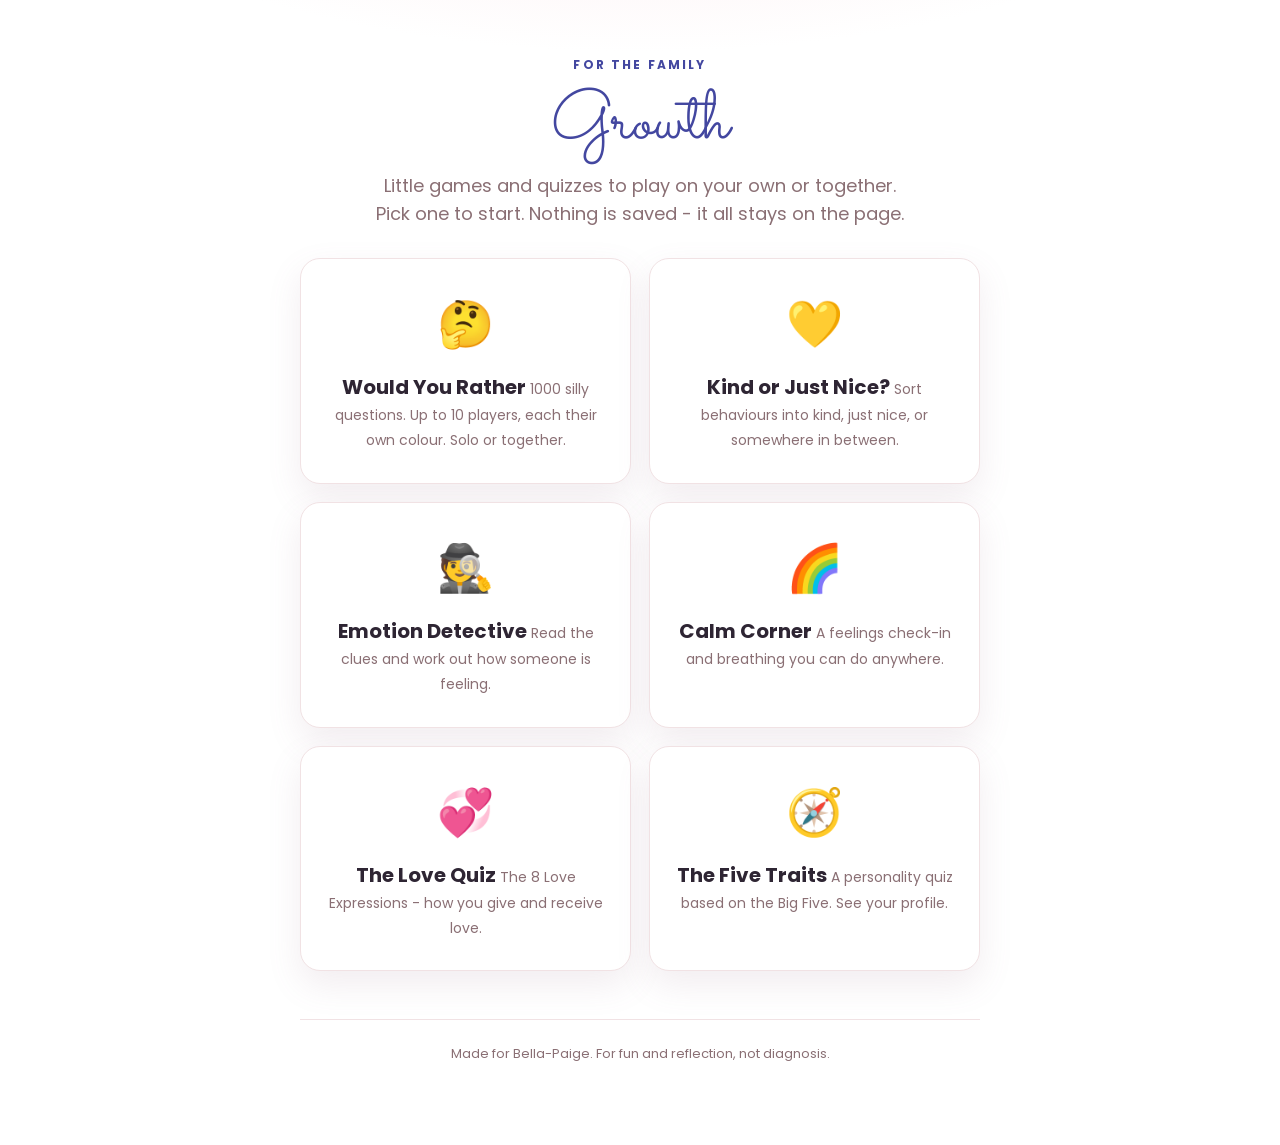
==== commit 6420146e: "rebrand to "Growth" and restyle to match the pocket-money app - shared style.css reworked to the poc" ====
--- a/index.html
+++ b/index.html
@@ -3,1254 +3,60 @@
 <head>
 <meta charset="UTF-8">
 <meta name="viewport" content="width=device-width, initial-scale=1.0">
-<title>The 8 Love Expressions</title>
-<meta name="description" content="A lightweight take on the 8 Love Expressions framework. 40 quick statements, then see how you give and receive love. Nothing is saved.">
-<style>
-  :root {
-    --bg: #fbf7f4;
-    --card: #ffffff;
-    --ink: #2b2535;
-    --muted: #7a7185;
-    --line: #ece4ee;
-    --accent: #c25e7a;
-    --accent-soft: #f6e7ec;
-    --accent-deep: #9c4360;
-    --shadow: 0 10px 30px rgba(60, 40, 55, 0.08);
-    --radius: 16px;
-  }
-  * { box-sizing: border-box; }
-  html { scroll-behavior: smooth; }
-  body {
-    margin: 0;
-    font-family: -apple-system, BlinkMacSystemFont, "Segoe UI", Roboto, Helvetica, Arial, sans-serif;
-    color: var(--ink);
-    background: var(--bg);
-    line-height: 1.55;
-    -webkit-font-smoothing: antialiased;
-  }
-  .wrap { max-width: 720px; margin: 0 auto; padding: 0 20px 80px; }
-
-  header.hero {
-    text-align: center;
-    padding: 64px 20px 36px;
-  }
-  .hero .kicker {
-    text-transform: uppercase;
-    letter-spacing: 0.18em;
-    font-size: 12px;
-    font-weight: 700;
-    color: var(--accent);
-    margin: 0 0 14px;
-  }
-  .hero h1 {
-    font-size: clamp(32px, 6vw, 46px);
-    line-height: 1.1;
-    margin: 0 0 16px;
-    font-weight: 800;
-    letter-spacing: -0.01em;
-  }
-  .hero p.lede {
-    max-width: 540px;
-    margin: 0 auto;
-    font-size: 18px;
-    color: var(--muted);
-  }
-
-  .progress-bar {
-    position: sticky;
-    top: 0;
-    z-index: 20;
-    background: rgba(251, 247, 244, 0.92);
-    backdrop-filter: blur(8px);
-    padding: 12px 0;
-    border-bottom: 1px solid var(--line);
-  }
-  .progress-inner {
-    max-width: 720px; margin: 0 auto; padding: 0 20px;
-    display: flex; align-items: center; gap: 14px;
-  }
-  .track { flex: 1; height: 8px; background: var(--line); border-radius: 99px; overflow: hidden; }
-  .fill { height: 100%; width: 0%; background: var(--accent); border-radius: 99px; transition: width 0.3s ease; }
-  .count { font-size: 13px; font-weight: 700; color: var(--muted); white-space: nowrap; min-width: 56px; text-align: right; }
-
-  .q {
-    background: var(--card);
-    border: 1px solid var(--line);
-    border-radius: var(--radius);
-    padding: 22px 22px 18px;
-    margin: 16px 0;
-    box-shadow: var(--shadow);
-    transition: border-color 0.2s ease;
-  }
-  .q.answered { border-color: var(--accent-soft); }
-  .q .num { font-size: 12px; font-weight: 700; color: var(--accent); letter-spacing: 0.06em; }
-  .q .text { font-size: 17px; font-weight: 600; margin: 6px 0 16px; }
-
-  .scale { display: flex; gap: 8px; }
-  .scale label {
-    flex: 1;
-    cursor: pointer;
-    text-align: center;
-  }
-  .scale input { position: absolute; opacity: 0; pointer-events: none; }
-  .scale .dot {
-    display: flex; align-items: center; justify-content: center;
-    height: 44px;
-    border: 1.5px solid var(--line);
-    border-radius: 12px;
-    font-weight: 700;
-    font-size: 15px;
-    color: var(--muted);
-    background: #fff;
-    transition: all 0.15s ease;
-  }
-  .scale label:hover .dot { border-color: var(--accent); color: var(--accent); }
-  .scale input:checked + .dot {
-    background: var(--accent);
-    border-color: var(--accent);
-    color: #fff;
-    transform: translateY(-1px);
-  }
-  .scale-legend {
-    display: flex; justify-content: space-between;
-    font-size: 11px; color: var(--muted);
-    margin-top: 8px; letter-spacing: 0.02em;
-  }
-
-  .cta-zone { text-align: center; margin: 40px 0 8px; }
-  button.cta {
-    appearance: none; border: none;
-    background: var(--accent);
-    color: #fff;
-    font-size: 18px; font-weight: 700;
-    padding: 16px 40px;
-    border-radius: 99px;
-    cursor: pointer;
-    box-shadow: var(--shadow);
-    transition: transform 0.15s ease, background 0.15s ease, opacity 0.2s ease;
-  }
-  button.cta:hover:not(:disabled) { background: var(--accent-deep); transform: translateY(-1px); }
-  button.cta:disabled { background: #d9cdd4; cursor: not-allowed; box-shadow: none; }
-  .helper { font-size: 14px; color: var(--muted); margin-top: 14px; min-height: 20px; }
-
-  footer.note {
-    text-align: center;
-    font-size: 13px;
-    color: var(--muted);
-    margin-top: 48px;
-    padding-top: 24px;
-    border-top: 1px solid var(--line);
-  }
-
-  /* Results */
-  #results { display: none; scroll-margin-top: 80px; }
-  #results.show { display: block; animation: rise 0.5s ease; }
-  @keyframes rise { from { opacity: 0; transform: translateY(14px); } to { opacity: 1; transform: none; } }
-  .results-head { text-align: center; margin: 8px 0 28px; }
-  .results-head h2 { font-size: 30px; margin: 0 0 8px; font-weight: 800; }
-  .results-head p { color: var(--muted); margin: 0; }
-
-  .panel {
-    background: var(--card);
-    border: 1px solid var(--line);
-    border-radius: var(--radius);
-    padding: 24px;
-    margin: 16px 0;
-    box-shadow: var(--shadow);
-  }
-  .panel h3 { margin: 0 0 4px; font-size: 20px; }
-  .panel .sub { color: var(--muted); font-size: 14px; margin: 0 0 18px; }
-
-  .top-list { list-style: none; margin: 0; padding: 0; }
-  .top-list li { margin-bottom: 16px; }
-  .top-list li:last-child { margin-bottom: 0; }
-  .row-head { display: flex; justify-content: space-between; align-items: baseline; margin-bottom: 6px; }
-  .row-head .name { font-weight: 700; font-size: 16px; }
-  .row-head .pct { font-size: 13px; font-weight: 700; color: var(--accent); }
-  .meter { height: 10px; background: var(--accent-soft); border-radius: 99px; overflow: hidden; }
-  .meter span { display: block; height: 100%; background: var(--accent); border-radius: 99px; transition: width 0.6s ease; }
-  .row-desc { font-size: 13px; color: var(--muted); margin: 6px 0 0; }
-
-  .badge { display: inline-block; background: var(--accent-soft); color: var(--accent-deep); font-weight: 700; font-size: 13px; padding: 4px 12px; border-radius: 99px; margin-bottom: 12px; }
-
-  .actions { text-align: center; margin: 28px 0; }
-  button.ghost {
-    appearance: none;
-    background: transparent;
-    border: 1.5px solid var(--line);
-    color: var(--muted);
-    font-weight: 700; font-size: 15px;
-    padding: 12px 26px;
-    border-radius: 99px;
-    cursor: pointer;
-    transition: all 0.15s ease;
-  }
-  button.ghost:hover { border-color: var(--accent); color: var(--accent); }
-
-  .full-grid { list-style: none; margin: 0; padding: 0; }
-  .full-grid li { margin-bottom: 14px; }
-
-  details.exp {
-    border: 1px solid var(--line);
-    border-radius: 12px;
-    margin-bottom: 10px;
-    overflow: hidden;
-    background: #fff;
-  }
-  details.exp > summary {
-    cursor: pointer;
-    padding: 14px 16px;
-    font-weight: 700;
-    font-size: 16px;
-    list-style: none;
-    display: flex;
-    justify-content: space-between;
-    align-items: center;
-    gap: 12px;
-  }
-  details.exp > summary::-webkit-details-marker { display: none; }
-  details.exp > summary .rank { color: var(--accent); font-size: 13px; font-weight: 700; }
-  details.exp > summary::after {
-    content: "+";
-    color: var(--accent);
-    font-weight: 700;
-    font-size: 20px;
-    line-height: 1;
-    margin-left: auto;
-  }
-  details.exp[open] > summary::after { content: "\2013"; }
-  details.exp .body { padding: 0 16px 16px; }
-  details.exp .body p.exp-summary { margin: 0 0 14px; color: var(--ink); font-size: 14px; }
-  details.exp .body .ex-label {
-    font-size: 12px; font-weight: 700; color: var(--accent);
-    text-transform: uppercase; letter-spacing: 0.08em; margin: 0 0 8px;
-  }
-  details.exp .body ul { margin: 0; padding-left: 18px; }
-  details.exp .body li { font-size: 14px; color: var(--muted); margin-bottom: 7px; }
-
-  /* Chooser */
-  #chooser { min-height: 100vh; display: flex; flex-direction: column; align-items: center; justify-content: center; text-align: center; padding: 40px 20px; }
-  #chooser .kicker { text-transform: uppercase; letter-spacing: 0.18em; font-size: 12px; font-weight: 700; color: var(--accent); margin: 0 0 14px; }
-  #chooser h1 { font-size: clamp(32px, 6vw, 46px); line-height: 1.1; margin: 0 0 14px; font-weight: 800; letter-spacing: -0.01em; }
-  #chooser p.lede { max-width: 460px; margin: 0 auto 36px; font-size: 18px; color: var(--muted); }
-  .choose-grid { display: flex; gap: 18px; flex-wrap: wrap; justify-content: center; width: 100%; max-width: 560px; }
-  .choose-card {
-    flex: 1 1 220px; background: var(--card); border: 1.5px solid var(--line); border-radius: 20px;
-    padding: 34px 24px; cursor: pointer; box-shadow: var(--shadow);
-    transition: transform 0.15s ease, border-color 0.15s ease;
-    font-family: inherit; text-align: center;
-  }
-  .choose-card:hover { transform: translateY(-3px); border-color: var(--accent); }
-  .choose-card .emoji { font-size: 46px; display: block; margin-bottom: 12px; }
-  .choose-card .label { font-size: 22px; font-weight: 800; color: var(--ink); margin-bottom: 6px; }
-  .choose-card .desc { font-size: 14px; color: var(--muted); }
-
-  /* Kids quiz */
-  .kq {
-    background: var(--card); border: 1px solid var(--line); border-radius: var(--radius);
-    padding: 22px; margin: 16px 0; box-shadow: var(--shadow);
-  }
-  .kq .num { font-size: 12px; font-weight: 700; color: var(--accent); letter-spacing: 0.06em; }
-  .kq .stem { font-size: 19px; font-weight: 800; margin: 6px 0 18px; }
-  .kopts { display: flex; gap: 12px; }
-  .kopt {
-    flex: 1; background: #fff; border: 1.5px solid var(--line); border-radius: 14px;
-    padding: 20px 14px; cursor: pointer; font-family: inherit; text-align: center;
-    transition: all 0.15s ease; color: var(--ink);
-  }
-  .kopt:hover { border-color: var(--accent); transform: translateY(-2px); }
-  .kopt.sel { background: var(--accent); border-color: var(--accent); color: #fff; }
-  .kopt .kemoji { font-size: 34px; display: block; margin-bottom: 8px; }
-  .kopt .ktext { font-size: 15px; font-weight: 700; line-height: 1.35; }
-  @media (max-width: 420px) { .kq .stem { font-size: 17px; } .kopt .ktext { font-size: 14px; } }
-
-  /* Kids results bar graph */
-  .kbar-row { display: flex; align-items: center; gap: 12px; margin-bottom: 14px; }
-  .kbar-row .kbar-emoji { font-size: 26px; width: 34px; text-align: center; flex: none; }
-  .kbar-row .kbar-main { flex: 1; }
-  .kbar-row .kbar-head { display: flex; justify-content: space-between; align-items: baseline; margin-bottom: 5px; }
-  .kbar-row .kbar-name { font-weight: 800; font-size: 16px; }
-  .kbar-row .kbar-count { font-size: 13px; font-weight: 700; color: var(--accent); }
-  .kbar-track { height: 16px; background: var(--accent-soft); border-radius: 99px; overflow: hidden; }
-  .kbar-track span { display: block; height: 100%; background: var(--accent); border-radius: 99px; transition: width 0.7s ease; }
-  .kbig { text-align: center; font-size: 22px; font-weight: 800; margin: 0 0 6px; }
-  .kbig .kbig-emoji { font-size: 40px; display: block; margin-bottom: 8px; }
-
-  .linkish { appearance: none; background: none; border: none; color: var(--accent); font-family: inherit; font-size: 13px; font-weight: 700; cursor: pointer; padding: 8px 0 0; text-decoration: underline; }
-  #kidsResults { display: none; scroll-margin-top: 30px; }
-  #kidsResults.show { display: block; animation: rise 0.5s ease; }
-
-  /* Tie-breaker */
-  .tiebreak-wrap { display: none; }
-  .tiebreak-wrap.show { display: block; animation: rise 0.4s ease; }
-  .tiebreak-intro { text-align: center; margin: 8px 0 18px; }
-  .tiebreak-intro h2 { font-size: 26px; margin: 0 0 6px; font-weight: 800; }
-  .tiebreak-intro p { color: var(--muted); margin: 0; }
-  .kq.tiebreak { border-color: var(--accent-soft); }
-  .kq.tiebreak .num { color: var(--accent-deep); }
-  .kbar-row.winner .kbar-name::after { content: " 👑"; }
-  .kbar-row.winner .kbar-track span { background: var(--accent-deep); }
-</style>
+<title>Growth</title>
+<meta name="description" content="Growth - a little set of simple games and quizzes for the family. Nothing is saved.">
+<link rel="stylesheet" href="style.css">
 </head>
 <body>
-
-<section id="chooser">
-  <p class="kicker">The 8 Love Expressions</p>
-  <h1>Who's taking the quiz?</h1>
-  <p class="lede">Pick the version that fits. Nothing is saved - it all stays on this page.</p>
-  <div class="choose-grid">
-    <button class="choose-card" id="chooseAdult">
-      <span class="emoji">💞</span>
-      <span class="label">Grown-ups</span>
-      <span class="desc">40 statements on how you give and receive love.</span>
-    </button>
-    <button class="choose-card" id="chooseKids">
-      <span class="emoji">🧸</span>
-      <span class="label">Kids</span>
-      <span class="desc">30 quick "would you rather" picks. Easy and fun.</span>
-    </button>
-  </div>
-  <p style="margin-top:26px;"><a href="games.html" style="color:var(--accent);font-weight:700;font-size:14px;text-decoration:none;">🎲 More games for Bella-Paige →</a></p>
-</section>
-
-<div id="adultApp" style="display:none">
-
-<div class="progress-bar" id="progressBar">
-  <div class="progress-inner">
-    <div class="track"><div class="fill" id="fill"></div></div>
-    <div class="count" id="count">0 / 40</div>
-  </div>
-</div>
-
 <div class="wrap">
-
   <header class="hero">
-    <p class="kicker">A quick self-reflection</p>
-    <h1>The 8 Love Expressions</h1>
-    <p class="lede">40 quick statements. Rate how true each feels for you, then see how you give and receive love. Nothing is saved - it all stays on this page.</p>
+    <p class="kicker">For the family</p>
+    <h1>Growth</h1>
+    <p class="lede">Little games and quizzes to play on your own or together. Pick one to start. Nothing is saved - it all stays on the page.</p>
   </header>
 
-  <main id="quiz"></main>
-
-  <div class="cta-zone">
-    <button class="cta" id="seeResults" disabled>See my results</button>
-    <p class="helper" id="helper">Answer all 40 to unlock your results.</p>
+  <div class="choose-grid">
+    <a class="choose-card" href="would-you-rather.html">
+      <span class="c-emoji">🤔</span>
+      <span class="c-label">Would You Rather</span>
+      <span class="c-desc">1000 silly questions. Up to 10 players, each their own colour. Solo or together.</span>
+    </a>
+    <a class="choose-card" href="kind-vs-nice.html">
+      <span class="c-emoji">💛</span>
+      <span class="c-label">Kind or Just Nice?</span>
+      <span class="c-desc">Sort behaviours into kind, just nice, or somewhere in between.</span>
+    </a>
   </div>
 
-  <section id="results">
-    <div id="adultTiebreak" class="tiebreak-wrap"></div>
-    <div id="adultResultsBody">
-    <div class="results-head">
-      <span class="badge" id="leadBadge"></span>
-      <h2>How you love</h2>
-      <p>Based on how true each statement felt for you.</p>
-    </div>
+  <div class="choose-grid" style="margin-top:18px;">
+    <a class="choose-card" href="emotion-detective.html">
+      <span class="c-emoji">🕵️</span>
+      <span class="c-label">Emotion Detective</span>
+      <span class="c-desc">Read the clues and work out how someone is feeling.</span>
+    </a>
+    <a class="choose-card" href="calm-corner.html">
+      <span class="c-emoji">🌈</span>
+      <span class="c-label">Calm Corner</span>
+      <span class="c-desc">A feelings check-in and breathing you can do anywhere.</span>
+    </a>
+  </div>
 
-    <div class="panel">
-      <h3>How you receive love</h3>
-      <p class="sub">The expressions that land most deeply when they come from others.</p>
-      <ul class="top-list" id="receiveList"></ul>
-    </div>
-
-    <div class="panel">
-      <h3>How you give love</h3>
-      <p class="sub">The ways you most naturally show people you care.</p>
-      <ul class="top-list" id="giveList"></ul>
-    </div>
-
-    <div class="panel">
-      <h3>All eight, side by side</h3>
-      <p class="sub">Your overall lean across every expression.</p>
-      <ul class="full-grid" id="fullList"></ul>
-    </div>
-
-    <div class="panel">
-      <h3>Get to know your eight</h3>
-      <p class="sub">A short read on each expression, ordered by your lean, with practical ways to show it. Tap to open.</p>
-      <div id="detailList"></div>
-    </div>
-
-    <div class="actions">
-      <button class="ghost" id="retake">Start over</button>
-    </div>
-    </div>
-  </section>
+  <div class="choose-grid" style="margin-top:18px;">
+    <a class="choose-card" href="love-quiz.html">
+      <span class="c-emoji">💞</span>
+      <span class="c-label">The Love Quiz</span>
+      <span class="c-desc">The 8 Love Expressions - how you give and receive love.</span>
+    </a>
+    <a class="choose-card" href="personality.html">
+      <span class="c-emoji">🧭</span>
+      <span class="c-label">The Five Traits</span>
+      <span class="c-desc">A personality quiz based on the Big Five. See your profile.</span>
+    </a>
+  </div>
 
   <footer class="note">
-    A lightweight take on the 8 Love Expressions framework. For reflection, not diagnosis.
-    <br><button class="linkish" id="adultBack">Back to start</button>
+    Made for Bella-Paige. For fun and reflection, not diagnosis.
   </footer>
-
 </div>
-</div>
-
-<div id="kidsApp" style="display:none">
-<div class="wrap">
-
-  <header class="hero">
-    <p class="kicker">For kids</p>
-    <h1>Would You Rather?</h1>
-    <p class="lede">For each one, tap the thing you'd like best. There are no wrong answers!</p>
-  </header>
-
-  <main id="kidsQuiz"></main>
-
-  <div class="cta-zone">
-    <button class="cta" id="kidsSeeResults" disabled>See my answers</button>
-    <p class="helper" id="kidsHelper">Tap one for every question to see your results.</p>
-  </div>
-
-  <section id="kidsResults">
-    <div id="kidsTiebreak" class="tiebreak-wrap"></div>
-    <div id="kidsResultsBody">
-    <div class="results-head">
-      <h2>Here's what you love</h2>
-      <p>The ways you most like to be shown love.</p>
-    </div>
-
-    <div class="panel">
-      <p class="kbig"><span class="kbig-emoji" id="kWinEmoji"></span><span id="kWinName"></span></p>
-      <p class="sub" style="text-align:center" id="kWinLine"></p>
-    </div>
-
-    <div class="panel">
-      <h3>All your picks</h3>
-      <p class="sub">How many times you chose each one.</p>
-      <div id="kBars"></div>
-    </div>
-
-    <div class="actions">
-      <button class="ghost" id="kidsRetake">Play again</button>
-      <button class="ghost" id="kidsBack">Back to start</button>
-    </div>
-    </div>
-  </section>
-
-  <footer class="note">
-    A lightweight take on the 8 Love Expressions framework. Just for fun.
-  </footer>
-
-</div>
-</div>
-
-<script>
-(function () {
-  "use strict";
-
-  // ---- Screen chooser (grown-ups vs kids) ----
-  var chooserEl = document.getElementById("chooser");
-  var adultAppEl = document.getElementById("adultApp");
-  var kidsAppEl = document.getElementById("kidsApp");
-
-  function showScreen(which) {
-    chooserEl.style.display = which === "chooser" ? "flex" : "none";
-    adultAppEl.style.display = which === "adult" ? "block" : "none";
-    kidsAppEl.style.display = which === "kids" ? "block" : "none";
-    window.scrollTo(0, 0);
-  }
-  document.getElementById("chooseAdult").addEventListener("click", function () { showScreen("adult"); });
-  document.getElementById("chooseKids").addEventListener("click", function () {
-    kidsResultsEl.classList.remove("show");
-    kidsTiebreakEl.classList.remove("show");
-    kidsTiebreakEl.innerHTML = "";
-    kidsBodyEl.style.display = "block";
-    buildKidsQuiz(); // fresh rotated set each time you enter
-    showScreen("kids");
-  });
-  document.getElementById("adultBack").addEventListener("click", function () { showScreen("chooser"); });
-
-  // Adaptive tie-breaker. When the top expressions are level, ask head-to-head
-  // "which would you pick" questions between just the tied ones, knockout style,
-  // until exactly one is left. optFor(key) -> { emoji, t }. Calls onDone(winner).
-  function runTiebreak(container, contenders, optFor, intro, stem, onDone) {
-    container.innerHTML = "";
-    container.classList.add("show");
-    var queue = contenders.slice();
-    function askNext() {
-      if (queue.length === 1) {
-        container.classList.remove("show");
-        container.innerHTML = "";
-        onDone(queue[0]);
-        return;
-      }
-      var aKey = queue.shift(), bKey = queue.shift();
-      var oa = optFor(aKey), ob = optFor(bKey);
-      container.innerHTML =
-        '<div class="tiebreak-intro"><h2>' + intro.title + '</h2><p>' + intro.sub + '</p></div>' +
-        '<div class="kq tiebreak">' +
-        '<div class="num">Tie-breaker</div>' +
-        '<div class="stem">' + stem + '</div>' +
-        '<div class="kopts">' +
-        '<button class="kopt" data-k="' + aKey + '"><span class="kemoji">' + oa.emoji + '</span><span class="ktext">' + oa.t + '</span></button>' +
-        '<button class="kopt" data-k="' + bKey + '"><span class="kemoji">' + ob.emoji + '</span><span class="ktext">' + ob.t + '</span></button>' +
-        '</div></div>';
-      container.querySelectorAll(".kopt").forEach(function (btn) {
-        btn.addEventListener("click", function () {
-          queue.push(this.getAttribute("data-k")); // winner stays in
-          askNext();
-        });
-      });
-      container.scrollIntoView({ behavior: "smooth", block: "start" });
-    }
-    askNext();
-  }
-
-  // Representative head-to-head options per expression (concrete, one line each).
-  var TIE_ADULT = {
-    communication: { emoji: "💬", t: "Being told clearly that you're loved and appreciated" },
-    time:          { emoji: "⏰", t: "Real, undivided time together" },
-    actions:       { emoji: "🛠️", t: "Having things quietly taken off your plate" },
-    gifts:         { emoji: "🎁", t: "A thoughtful surprise that shows they get you" },
-    touch:         { emoji: "🤗", t: "Physical closeness and affection" },
-    emotional:     { emoji: "💗", t: "Feeling deeply understood and safe" },
-    intellectual:  { emoji: "🧠", t: "Conversations that really make you think" },
-    growth:        { emoji: "📣", t: "Someone backing your goals and growth" }
-  };
-  var TIE_KID = {
-    communication: { emoji: "💫", t: "Tell you you're amazing" },
-    time:          { emoji: "🎲", t: "Spend the whole day with you" },
-    actions:       { emoji: "🛠️", t: "Help you with anything you need" },
-    gifts:         { emoji: "🎁", t: "Surprise you with a present" },
-    touch:         { emoji: "🤗", t: "Give you a big hug" },
-    emotional:     { emoji: "👂", t: "Listen when you're sad" },
-    intellectual:  { emoji: "🧠", t: "Teach you cool things" },
-    growth:        { emoji: "📣", t: "Cheer you on" }
-  };
-
-  // The eight expressions, with short reflective descriptions.
-  var EXPR = {
-    communication: {
-      name: "Nurturing Communication",
-      desc: "Heartfelt words, real conversation and shared humour: feeling close through how you talk and listen.",
-      summary: "Love reaches you through language. Being told clearly and specifically that you matter, having real, unhurried conversation, and sharing a bit of warmth and humour is what makes you feel close and understood.",
-      examples: [
-        "Offer a specific compliment, not a generic 'well done': name the exact thing you admire.",
-        "Leave a note or send a midday message just to say someone is on your mind.",
-        "Put the phone away and give one proper, unhurried conversation.",
-        "Keep things light with a shared joke, especially when the day has been heavy."
-      ]
-    },
-    time: {
-      name: "Time Together",
-      desc: "Quality time and shared experiences: being fully present in each other's company.",
-      summary: "Presence is the gift. Undistracted, unhurried time and shared experiences mean more to you than almost anything: it's about someone being fully there, not just in the same room.",
-      examples: [
-        "Block out time with no screens and nowhere else to be.",
-        "Suggest something new to do together, even something small.",
-        "Be fully present: phone down, properly listening.",
-        "Protect a regular ritual that belongs just to the two of you."
-      ]
-    },
-    actions: {
-      name: "Actions",
-      desc: "Practical help, devotion and quiet sacrifice: love shown through what you do.",
-      summary: "Actions speak loudest. Practical help, dependable follow-through and the willingness to go without so someone else doesn't have to is how love gets proven for you, more than any speech.",
-      examples: [
-        "Notice the task they are dreading and quietly take it off their plate.",
-        "Do the small everyday things without being asked.",
-        "Offer help before they have to ask for it.",
-        "Give up the comfortable option so someone you love can have it."
-      ]
-    },
-    gifts: {
-      name: "Thoughtful Gifts",
-      desc: "Considered gifts, surprises and generosity: tokens that prove you were held in mind.",
-      summary: "It's the thought, never the price. A well-chosen gift or small surprise, something that proves you were listening and held someone in mind, is what carries the meaning.",
-      examples: [
-        "Keep track of the little things they mention wanting.",
-        "Mark an ordinary day with a small, unexpected surprise.",
-        "Choose something personal that shows you really know them.",
-        "Quietly ease a worry, or treat them for no reason at all."
-      ]
-    },
-    touch: {
-      name: "Physical Affection",
-      desc: "Closeness and touch: reassurance and warmth through the body.",
-      summary: "Closeness reassures you. A hug, a hand, sitting near, contact can say what words can't, offering comfort, warmth and a felt sense of safety.",
-      examples: [
-        "Offer a hug or a hand when words won't quite cut it.",
-        "Sit close and lean in during quiet moments.",
-        "Be the one to initiate easy, everyday touch.",
-        "Use a comforting touch when someone is struggling."
-      ]
-    },
-    emotional: {
-      name: "Emotional Connection",
-      desc: "Trust, empathy and support: feeling deeply understood and safe to be yourself.",
-      summary: "You feel loved by being deeply understood. Trust, empathy, emotional safety and steady support, the freedom to come undone and know someone will stay, sit at the heart of it.",
-      examples: [
-        "Ask how they really are, and listen past the automatic 'I'm fine'.",
-        "Hold space for feelings without rushing to fix them.",
-        "Be honest, and let yourself be vulnerable too.",
-        "Show up steadily through the hard stretches, not just the good ones."
-      ]
-    },
-    intellectual: {
-      name: "Intellectual Stimulation",
-      desc: "Stimulating talk, shared learning and curiosity: connecting mind to mind.",
-      summary: "Minds meeting is its own intimacy. Conversations that make you think, learning side by side and genuine curiosity about how each other sees the world keep the connection alive.",
-      examples: [
-        "Start a conversation that genuinely makes them think.",
-        "Learn something new together: a book, a topic, a skill.",
-        "Be curious about their ideas and ask the deeper question.",
-        "Share the fascinating thing you just discovered."
-      ]
-    },
-    growth: {
-      name: "Growth Support",
-      desc: "Encouragement for your goals, health and growth: love that helps you become more yourself.",
-      summary: "Love, for you, helps people grow. Backing each other's goals, health and self-improvement, and standing by them through setbacks, is what makes it feel real.",
-      examples: [
-        "Champion their goals and celebrate the small wins.",
-        "Gently encourage their health and wellbeing.",
-        "Stay in their corner through setbacks, not just successes.",
-        "Make room and time for them to pursue what matters to them."
-      ]
-    }
-  };
-
-  // mode: "r" = how you like to RECEIVE love, "g" = how you GIVE love.
-  var STATEMENTS = [
-    { t: "Being told I look good by my partner genuinely makes my day.", e: "communication", m: "r" },
-    { t: "A kind, out-of-nowhere message from my partner is something I think about all day.", e: "communication", m: "r" },
-    { t: "I need to actually hear that things are good between us - I can't just assume it.", e: "communication", m: "r" },
-    { t: "Telling my partner they look beautiful/handsome comes easily to me.", e: "communication", m: "g" },
-    { t: "When my partner does something well, I make sure they know I noticed.", e: "communication", m: "g" },
-
-    { t: "When my partner puts their phone away and is just fully here, it means everything.", e: "time", m: "r" },
-    { t: "My ideal weekend involves nothing planned, just proper uninterrupted time with my partner.", e: "time", m: "r" },
-    { t: "Trying something new together - even just a different restaurant - makes me feel closer to my partner.", e: "time", m: "r" },
-    { t: "I'll rearrange my week to make sure we actually have real, uninterrupted time together.", e: "time", m: "g" },
-    { t: "When we're spending time together, I'm not half-thinking about my phone or what else I need to do.", e: "time", m: "g" },
-
-    { t: "When my partner sorts something practical without being asked, I feel more loved than if they'd said anything.", e: "actions", m: "r" },
-    { t: "If my partner handles something I was dreading, that means more to me than any compliment.", e: "actions", m: "r" },
-    { t: "If I can see my partner's overwhelmed, I'll quietly sort whatever's causing it.", e: "actions", m: "g" },
-    { t: "I'd rather do something useful for my partner than say something nice.", e: "actions", m: "g" },
-    { t: "I'll happily take things on so my partner doesn't have to worry about them.", e: "actions", m: "g" },
-
-    { t: "When my partner brings me something small because it reminded them of me, I love that.", e: "gifts", m: "r" },
-    { t: "A gift that shows my partner was paying attention means way more to me than something expensive.", e: "gifts", m: "r" },
-    { t: "I keep a mental note of things my partner mentions wanting, even in passing.", e: "gifts", m: "g" },
-    { t: "I love finding an excuse to get my partner something, even when there's no occasion.", e: "gifts", m: "g" },
-    { t: "Surprising my partner with something small, just because, is something I do a lot.", e: "gifts", m: "g" },
-
-    { t: "A hug from my partner when I'm struggling fixes things faster than any conversation.", e: "touch", m: "r" },
-    { t: "If my partner and I haven't been physically close for a while, I feel a distance even when everything's fine.", e: "touch", m: "r" },
-    { t: "I feel most settled when my partner is close - on the couch, in the same room, just near.", e: "touch", m: "r" },
-    { t: "I'm always the one reaching for my partner's hand or pulling them in for a hug.", e: "touch", m: "g" },
-    { t: "Physical affection comes naturally to me - a hand on the back, a kiss, a quick squeeze.", e: "touch", m: "g" },
-
-    { t: "Being able to tell my partner anything, without worrying how they'll react, is the most important thing to me.", e: "emotional", m: "r" },
-    { t: "I need my partner to genuinely get me, not just put up with me.", e: "emotional", m: "r" },
-    { t: "When my partner remembers something I was anxious about and checks in on it, it means everything.", e: "emotional", m: "r" },
-    { t: "When my partner says 'I'm fine', I usually know they're not, and I'll gently push.", e: "emotional", m: "g" },
-    { t: "I can sit with my partner through something hard without needing to fix it or move them on.", e: "emotional", m: "g" },
-
-    { t: "A partner who challenges how I think is what I find genuinely attractive.", e: "intellectual", m: "r" },
-    { t: "I love it when my partner is curious about my actual opinion on something, not just nodding along.", e: "intellectual", m: "r" },
-    { t: "The conversations I value most are the ones where I leave thinking about something differently.", e: "intellectual", m: "r" },
-    { t: "When I find something interesting, my first instinct is to send it straight to my partner.", e: "intellectual", m: "g" },
-    { t: "I love hearing my partner's take on things - they genuinely change how I see stuff sometimes.", e: "intellectual", m: "g" },
-
-    { t: "Having my partner actively in my corner for something I'm working on means more than any pep talk.", e: "growth", m: "r" },
-    { t: "I need a partner who believes in what I'm trying to do and actually shows it.", e: "growth", m: "r" },
-    { t: "I love seeing my partner succeed.", e: "growth", m: "g" },
-    { t: "I'm usually the one nudging my partner to go to the gym, drink more water, get enough sleep.", e: "growth", m: "g" },
-    { t: "When my partner has a goal, I want to be actively involved in helping them get there.", e: "growth", m: "g" }
-  ];
-
-  // Shuffle so the eight expressions aren't presented in grouped blocks
-  // (Fisher-Yates). Each item carries its own expression/mode tag, so order
-  // has no effect on scoring.
-  function shuffle(a) {
-    for (var i = a.length - 1; i > 0; i--) {
-      var j = Math.floor(Math.random() * (i + 1));
-      var t = a[i]; a[i] = a[j]; a[j] = t;
-    }
-    return a;
-  }
-  var ITEMS = shuffle(STATEMENTS.slice());
-
-  var TOTAL = ITEMS.length;
-  var answers = {}; // index -> 1..5
-
-  var quizEl = document.getElementById("quiz");
-  var fillEl = document.getElementById("fill");
-  var countEl = document.getElementById("count");
-  var btn = document.getElementById("seeResults");
-  var helper = document.getElementById("helper");
-  var resultsEl = document.getElementById("results");
-
-  var LEGEND = ["Not at all", "Very true"];
-
-  // Build the question cards.
-  ITEMS.forEach(function (s, i) {
-    var card = document.createElement("div");
-    card.className = "q";
-    card.id = "q" + i;
-
-    var scale = "";
-    for (var v = 1; v <= 5; v++) {
-      scale += '<label>' +
-        '<input type="radio" name="q' + i + '" value="' + v + '">' +
-        '<span class="dot">' + v + '</span>' +
-        '</label>';
-    }
-
-    card.innerHTML =
-      '<div class="num">' + (i + 1) + ' / ' + TOTAL + '</div>' +
-      '<div class="text">' + s.t + '</div>' +
-      '<div class="scale">' + scale + '</div>' +
-      '<div class="scale-legend"><span>' + LEGEND[0] + '</span><span>' + LEGEND[1] + '</span></div>';
-
-    quizEl.appendChild(card);
-
-    card.querySelectorAll('input[type=radio]').forEach(function (input) {
-      input.addEventListener("change", function () {
-        answers[i] = parseInt(this.value, 10);
-        card.classList.add("answered");
-        updateProgress();
-      });
-    });
-  });
-
-  function updateProgress() {
-    var done = Object.keys(answers).length;
-    var pct = Math.round((done / TOTAL) * 100);
-    fillEl.style.width = pct + "%";
-    countEl.textContent = done + " / " + TOTAL;
-    if (done === TOTAL) {
-      btn.disabled = false;
-      helper.textContent = "All done. Reveal your results whenever you're ready.";
-    } else {
-      btn.disabled = true;
-      helper.textContent = "Answer all 40 to unlock your results. (" + (TOTAL - done) + " to go)";
-    }
-  }
-
-  // Average rating per (expression, mode), normalised to a 0-100 percentage.
-  function scoreBy(mode) {
-    var sums = {}, counts = {};
-    Object.keys(EXPR).forEach(function (k) { sums[k] = 0; counts[k] = 0; });
-    ITEMS.forEach(function (s, i) {
-      if (s.m !== mode) return;
-      sums[s.e] += answers[i];
-      counts[s.e] += 1;
-    });
-    return Object.keys(EXPR).map(function (k) {
-      var avg = counts[k] ? sums[k] / counts[k] : 0;
-      return { key: k, pct: Math.round((avg / 5) * 100) };
-    }).sort(function (a, b) { return b.pct - a.pct; });
-  }
-
-  function renderTop(listEl, ranked, topN) {
-    listEl.innerHTML = "";
-    ranked.slice(0, topN).forEach(function (r) {
-      var li = document.createElement("li");
-      li.innerHTML =
-        '<div class="row-head"><span class="name">' + EXPR[r.key].name + '</span>' +
-        '<span class="pct">' + r.pct + '%</span></div>' +
-        '<div class="meter"><span style="width:' + r.pct + '%"></span></div>' +
-        '<p class="row-desc">' + EXPR[r.key].desc + '</p>';
-      listEl.appendChild(li);
-    });
-  }
-
-  function renderFull(listEl, combined) {
-    listEl.innerHTML = "";
-    combined.forEach(function (r) {
-      var li = document.createElement("li");
-      li.innerHTML =
-        '<div class="row-head"><span class="name">' + EXPR[r.key].name + '</span>' +
-        '<span class="pct">' + r.pct + '%</span></div>' +
-        '<div class="meter"><span style="width:' + r.pct + '%"></span></div>';
-      listEl.appendChild(li);
-    });
-  }
-
-  function renderDetails(listEl, combined) {
-    listEl.innerHTML = "";
-    combined.forEach(function (r, idx) {
-      var e = EXPR[r.key];
-      var items = e.examples.map(function (x) { return '<li>' + x + '</li>'; }).join("");
-      var det = document.createElement("details");
-      det.className = "exp";
-      if (idx === 0) det.open = true;
-      det.innerHTML =
-        '<summary><span class="name">' + e.name + '</span>' +
-        '<span class="rank">' + r.pct + '%</span></summary>' +
-        '<div class="body">' +
-        '<p class="exp-summary">' + e.summary + '</p>' +
-        '<p class="ex-label">Ways to show it</p>' +
-        '<ul>' + items + '</ul>' +
-        '</div>';
-      listEl.appendChild(det);
-    });
-  }
-
-  var adultTiebreakEl = document.getElementById("adultTiebreak");
-  var adultBodyEl = document.getElementById("adultResultsBody");
-
-  btn.addEventListener("click", function () {
-    if (Object.keys(answers).length !== TOTAL) return;
-
-    var receive = scoreBy("r");
-    var give = scoreBy("g");
-
-    // Combined overall lean across both modes.
-    var combinedMap = {};
-    Object.keys(EXPR).forEach(function (k) { combinedMap[k] = []; });
-    receive.concat(give).forEach(function (r) { combinedMap[r.key].push(r.pct); });
-    var combined = Object.keys(EXPR).map(function (k) {
-      var arr = combinedMap[k];
-      var avg = arr.reduce(function (a, b) { return a + b; }, 0) / arr.length;
-      return { key: k, pct: Math.round(avg) };
-    }).sort(function (a, b) { return b.pct - a.pct; });
-
-    function finish(winnerKey) {
-      // Make the winner unambiguous: lift it to the front and ensure it sits
-      // strictly above the rest of the (previously tied) top.
-      var topPct = combined[0].pct;
-      combined.sort(function (a, b) {
-        if (a.key === winnerKey) return -1;
-        if (b.key === winnerKey) return 1;
-        return b.pct - a.pct;
-      });
-      if (combined.length > 1 && combined[0].pct <= combined[1].pct) {
-        combined[0] = { key: winnerKey, pct: Math.min(100, topPct + 1) };
-      }
-
-      document.getElementById("leadBadge").textContent = "Your strongest: " + EXPR[winnerKey].name;
-      renderTop(document.getElementById("receiveList"), receive, 3);
-      renderTop(document.getElementById("giveList"), give, 3);
-      renderFull(document.getElementById("fullList"), combined);
-      renderDetails(document.getElementById("detailList"), combined);
-      adultBodyEl.style.display = "block";
-      resultsEl.scrollIntoView({ behavior: "smooth", block: "start" });
-    }
-
-    resultsEl.classList.add("show");
-
-    // Adaptive tie-breaker if the top is level.
-    var topPct = combined[0].pct;
-    var tied = combined.filter(function (c) { return c.pct === topPct; }).map(function (c) { return c.key; });
-    if (tied.length > 1) {
-      adultBodyEl.style.display = "none";
-      runTiebreak(adultTiebreakEl, tied, function (k) { return TIE_ADULT[k]; },
-        { title: "It's close - one tie-breaker", sub: "A few of your expressions came out level. Pick which means more." },
-        "Which means more to you?", finish);
-    } else {
-      adultBodyEl.style.display = "block";
-      finish(combined[0].key);
-    }
-  });
-
-  document.getElementById("retake").addEventListener("click", function () {
-    answers = {};
-    resultsEl.classList.remove("show");
-    adultTiebreakEl.classList.remove("show");
-    adultTiebreakEl.innerHTML = "";
-    adultBodyEl.style.display = "block";
-    document.querySelectorAll('input[type=radio]').forEach(function (i) { i.checked = false; });
-    document.querySelectorAll('.q').forEach(function (c) { c.classList.remove("answered"); });
-    updateProgress();
-    adultAppEl.querySelector("header.hero").scrollIntoView({ behavior: "smooth" });
-  });
-
-  updateProgress();
-
-  // ================= KIDS QUIZ =================
-  // Kid-friendly names + emoji for each expression.
-  var KID = {
-    communication: { name: "Kind Words", emoji: "💬" },
-    time:          { name: "Time Together", emoji: "🎲" },
-    actions:       { name: "Helping You", emoji: "🛠️" },
-    gifts:         { name: "Treats & Surprises", emoji: "🎁" },
-    touch:         { name: "Hugs & Cuddles", emoji: "🤗" },
-    emotional:     { name: "Listening & Caring", emoji: "👂" },
-    intellectual:  { name: "Learning Together", emoji: "🧠" },
-    growth:        { name: "Cheering You On", emoji: "📣" }
-  };
-
-  // A bank of 25 concrete options per expression. Each session, a balanced
-  // set of 100 forced-choice questions is built from these, then 30 are
-  // picked at random - so the quiz rotates and feels fresh every time.
-  var KID_POOL = {
-    communication: [
-      { emoji: "🌟", t: "Tell you they're proud of you" },
-      { emoji: "❤️", t: "Say 'I love you'" },
-      { emoji: "💫", t: "Tell you you're amazing" },
-      { emoji: "👏", t: "Tell you you did a great job" },
-      { emoji: "🥰", t: "Tell you you're their favourite" },
-      { emoji: "💞", t: "Tell you you're loved" },
-      { emoji: "😊", t: "Say something kind to you" },
-      { emoji: "⭐", t: "Tell you you're special" },
-      { emoji: "🏅", t: "Tell you you're the best" },
-      { emoji: "🤫", t: "Whisper a secret 'I love you'" },
-      { emoji: "😄", t: "Tell you how funny you are" },
-      { emoji: "🌈", t: "Say you make them so happy" },
-      { emoji: "🦁", t: "Tell you you're brave" },
-      { emoji: "🙌", t: "Tell you they believe in you" },
-      { emoji: "☀️", t: "Say 'you're my sunshine'" },
-      { emoji: "🎵", t: "Sing you a happy song" },
-      { emoji: "📖", t: "Tell you a bedtime story" },
-      { emoji: "🌅", t: "Say good morning with a big smile" },
-      { emoji: "💝", t: "Tell you you're kind" },
-      { emoji: "🎙️", t: "Leave you a sweet voice message" },
-      { emoji: "🥹", t: "Tell you they missed you" },
-      { emoji: "🫶", t: "Say 'I'm so glad you're mine'" },
-      { emoji: "🌻", t: "Tell you you're growing up so well" },
-      { emoji: "🎊", t: "Cheer 'hooray!' for you" },
-      { emoji: "🌷", t: "Tell you you're wonderful" }
-    ],
-    time: [
-      { emoji: "🎲", t: "Play your favourite game with you" },
-      { emoji: "🛝", t: "Take you to the park" },
-      { emoji: "🌞", t: "Spend the whole day with you" },
-      { emoji: "🍿", t: "Watch a movie together" },
-      { emoji: "🏰", t: "Build a fort together" },
-      { emoji: "🧁", t: "Bake something together" },
-      { emoji: "🗺️", t: "Go on an adventure together" },
-      { emoji: "🚲", t: "Ride bikes together" },
-      { emoji: "🏖️", t: "Go to the beach together" },
-      { emoji: "🌳", t: "Play in the garden with you" },
-      { emoji: "✂️", t: "Do a craft with you" },
-      { emoji: "🧺", t: "Have a picnic together" },
-      { emoji: "🏊", t: "Go swimming with you" },
-      { emoji: "🙈", t: "Play hide and seek" },
-      { emoji: "💃", t: "Dance around the room with you" },
-      { emoji: "🚶", t: "Go for a walk together" },
-      { emoji: "🏕️", t: "Camp in the backyard" },
-      { emoji: "♟️", t: "Play board games all afternoon" },
-      { emoji: "🎠", t: "Go to the playground" },
-      { emoji: "🃏", t: "Make up a game together" },
-      { emoji: "🪁", t: "Fly a kite together" },
-      { emoji: "🐘", t: "Go to the zoo together" },
-      { emoji: "🎬", t: "Have a movie night with popcorn" },
-      { emoji: "🧱", t: "Build something with blocks together" },
-      { emoji: "🌧️", t: "Splash in puddles together" }
-    ],
-    actions: [
-      { emoji: "🧹", t: "Tidy your room for you" },
-      { emoji: "🍝", t: "Make your favourite dinner" },
-      { emoji: "🔧", t: "Fix your broken toy" },
-      { emoji: "🎒", t: "Pack your school bag for you" },
-      { emoji: "✏️", t: "Help you with your homework" },
-      { emoji: "🍎", t: "Make you a yummy snack" },
-      { emoji: "💼", t: "Carry your bag when you're tired" },
-      { emoji: "🛁", t: "Run you a warm bath" },
-      { emoji: "👕", t: "Help you get dressed quickly" },
-      { emoji: "👟", t: "Tie your shoelaces" },
-      { emoji: "🥤", t: "Pour you a cold drink" },
-      { emoji: "🧼", t: "Help you clean up your mess" },
-      { emoji: "🍳", t: "Make you breakfast in bed" },
-      { emoji: "🔍", t: "Help you find your lost toy" },
-      { emoji: "🍏", t: "Cut up your apple" },
-      { emoji: "💇", t: "Brush your hair" },
-      { emoji: "🧖", t: "Warm up your towel" },
-      { emoji: "🪥", t: "Help you brush your teeth" },
-      { emoji: "👚", t: "Get your clothes ready for tomorrow" },
-      { emoji: "📦", t: "Help you carry something heavy" },
-      { emoji: "💧", t: "Fill your water bottle" },
-      { emoji: "🥪", t: "Make you a sandwich" },
-      { emoji: "🪜", t: "Help you reach something high" },
-      { emoji: "👔", t: "Iron your school uniform" },
-      { emoji: "🧽", t: "Help you finish your chores" }
-    ],
-    gifts: [
-      { emoji: "🍫", t: "Buy you a chocolate" },
-      { emoji: "🎁", t: "Surprise you with a present" },
-      { emoji: "💌", t: "Leave a surprise note in your bag" },
-      { emoji: "🍦", t: "Get you an ice cream" },
-      { emoji: "🧸", t: "Bring you a little toy" },
-      { emoji: "🎈", t: "Give you a balloon" },
-      { emoji: "🍪", t: "Bring home a treat just for you" },
-      { emoji: "🍬", t: "Buy you some lollies" },
-      { emoji: "🖍️", t: "Get you a new colouring book" },
-      { emoji: "🏷️", t: "Surprise you with a sticker pack" },
-      { emoji: "🌸", t: "Bring you flowers" },
-      { emoji: "🍩", t: "Get you a doughnut" },
-      { emoji: "📕", t: "Buy you a new book" },
-      { emoji: "🪙", t: "Give you a shiny coin" },
-      { emoji: "🛍️", t: "Bring you a surprise from the shops" },
-      { emoji: "🚗", t: "Get you a toy car" },
-      { emoji: "🎀", t: "Wrap up a fun surprise" },
-      { emoji: "🍭", t: "Get you a lollipop" },
-      { emoji: "📗", t: "Bring you a comic book" },
-      { emoji: "🎮", t: "Surprise you with a new game" },
-      { emoji: "🪀", t: "Get you a yo-yo" },
-      { emoji: "🧊", t: "Buy you a slushie" },
-      { emoji: "💎", t: "Give you a treasure box" },
-      { emoji: "🎩", t: "Get you a fun hat" },
-      { emoji: "🥚", t: "Get you a chocolate egg" }
-    ],
-    touch: [
-      { emoji: "🤗", t: "Give you a big hug" },
-      { emoji: "🛋️", t: "Have a cuddle on the couch" },
-      { emoji: "😴", t: "Give you a goodnight kiss" },
-      { emoji: "🐴", t: "Give you a piggyback ride" },
-      { emoji: "🤝", t: "Hold your hand" },
-      { emoji: "🛏️", t: "Tuck you in tight" },
-      { emoji: "🙌", t: "Do a high five and a big squeeze" },
-      { emoji: "🐻", t: "Give you a big bear hug" },
-      { emoji: "🧣", t: "Snuggle under a blanket" },
-      { emoji: "💋", t: "Give you a kiss on the forehead" },
-      { emoji: "🤸", t: "Carry you on their shoulders" },
-      { emoji: "🌄", t: "Give you a morning cuddle" },
-      { emoji: "😪", t: "Hold you when you're tired" },
-      { emoji: "💤", t: "Rub your back until you sleep" },
-      { emoji: "🌯", t: "Wrap you in a big hug" },
-      { emoji: "✋", t: "Give you a high five" },
-      { emoji: "👊", t: "Give you a knuckle bump" },
-      { emoji: "🐨", t: "Give you a big snuggle" },
-      { emoji: "👋", t: "Give you a kiss goodbye" },
-      { emoji: "🖐️", t: "Pat your head gently" },
-      { emoji: "🤱", t: "Rock you in their arms" },
-      { emoji: "😂", t: "Give you a tickle and a hug" },
-      { emoji: "⛈️", t: "Hold you close in a storm" },
-      { emoji: "😘", t: "Tuck you in with a kiss" },
-      { emoji: "🦖", t: "Give you a giant hug" }
-    ],
-    emotional: [
-      { emoji: "👂", t: "Listen when you're upset" },
-      { emoji: "🗣️", t: "Ask all about your day" },
-      { emoji: "🫂", t: "Give you a squeeze when you're sad" },
-      { emoji: "🌙", t: "Sit with you when you're scared" },
-      { emoji: "💗", t: "Listen to how you're feeling" },
-      { emoji: "🤍", t: "Help you when you're worried" },
-      { emoji: "🩹", t: "Make you feel better" },
-      { emoji: "💭", t: "Stay with you after a bad dream" },
-      { emoji: "🧘", t: "Help you feel calm" },
-      { emoji: "😤", t: "Understand when you're grumpy" },
-      { emoji: "💬", t: "Talk to you about your worries" },
-      { emoji: "😢", t: "Wipe your tears away" },
-      { emoji: "😠", t: "Give you a hug when you're angry" },
-      { emoji: "🤲", t: "Sit quietly with you" },
-      { emoji: "🗨️", t: "Help you say how you feel" },
-      { emoji: "🥺", t: "Notice when you're sad" },
-      { emoji: "🤕", t: "Comfort you when you're hurt" },
-      { emoji: "🛟", t: "Help you feel safe" },
-      { emoji: "💧", t: "Be there when you cry" },
-      { emoji: "🌬️", t: "Help you calm down" },
-      { emoji: "🙂", t: "Help you feel happy again" },
-      { emoji: "💛", t: "Ask if you're okay" },
-      { emoji: "🌥️", t: "Help you through a hard day" },
-      { emoji: "🕰️", t: "Always make time to listen" },
-      { emoji: "💖", t: "Understand exactly how you feel" }
-    ],
-    intellectual: [
-      { emoji: "🔬", t: "Teach you something cool" },
-      { emoji: "❓", t: "Answer your big questions" },
-      { emoji: "🧩", t: "Show you how something works" },
-      { emoji: "📚", t: "Read a fact book with you" },
-      { emoji: "🧠", t: "Do a tricky puzzle with you" },
-      { emoji: "🔵", t: "Explain why the sky is blue" },
-      { emoji: "✨", t: "Help you learn something new" },
-      { emoji: "🧪", t: "Show you a fun science trick" },
-      { emoji: "🔤", t: "Teach you a new word" },
-      { emoji: "🔢", t: "Do a maths game with you" },
-      { emoji: "🔨", t: "Show you how to build something" },
-      { emoji: "🐾", t: "Teach you about animals" },
-      { emoji: "📘", t: "Help you read a tricky book" },
-      { emoji: "🤔", t: "Answer 'why' about everything" },
-      { emoji: "🔭", t: "Show you the stars and planets" },
-      { emoji: "🎨", t: "Teach you how to draw something" },
-      { emoji: "⚙️", t: "Explore how things work together" },
-      { emoji: "🪄", t: "Show you a cool magic trick" },
-      { emoji: "🧐", t: "Help you solve a riddle" },
-      { emoji: "🚀", t: "Teach you something about space" },
-      { emoji: "🌿", t: "Show you how seeds grow" },
-      { emoji: "⚗️", t: "Do an experiment with you" },
-      { emoji: "💯", t: "Teach you to count to 100" },
-      { emoji: "🔡", t: "Help you learn your letters" },
-      { emoji: "🌦️", t: "Show you how a rainbow forms" }
-    ],
-    growth: [
-      { emoji: "📣", t: "Cheer you on at your game" },
-      { emoji: "💪", t: "Say 'you can do it!' when it's hard" },
-      { emoji: "⚽", t: "Practise with you so you get better" },
-      { emoji: "🌱", t: "Tell you to keep trying" },
-      { emoji: "🎯", t: "Help you reach a goal" },
-      { emoji: "🔥", t: "Tell you to never give up" },
-      { emoji: "🎉", t: "Be your biggest fan" },
-      { emoji: "🏆", t: "Help you get better at something" },
-      { emoji: "📢", t: "Cheer the loudest for you" },
-      { emoji: "🏀", t: "Help you practise your sport" },
-      { emoji: "🦸", t: "Help you be brave" },
-      { emoji: "🏃", t: "Cheer at your race" },
-      { emoji: "🧗", t: "Help you learn something hard" },
-      { emoji: "👍", t: "Tell you you've got this" },
-      { emoji: "🥳", t: "Cheer when you do something new" },
-      { emoji: "🛡️", t: "Help you not give up" },
-      { emoji: "🔁", t: "Encourage you to try again" },
-      { emoji: "🥇", t: "Be proud when you try hard" },
-      { emoji: "📅", t: "Help you practise every day" },
-      { emoji: "🎻", t: "Cheer you on at your recital" },
-      { emoji: "🌠", t: "Help you chase your dreams" },
-      { emoji: "🥊", t: "Always be in your corner" },
-      { emoji: "🎊", t: "Celebrate when you succeed" },
-      { emoji: "📝", t: "Help you make a plan" },
-      { emoji: "💥", t: "Tell you how strong you are" }
-    ]
-  };
-
-  var KID_ORDER = ["communication", "time", "actions", "gifts", "touch", "emotional", "intellectual", "growth"];
-  // Each pattern pairs all 8 expressions once; rotating patterns vary the
-  // matchups. Using phrase index i for both sides means every expression's
-  // 25 options each appear exactly once -> a perfectly balanced 100-question bank.
-  var KID_PATTERNS = [
-    [[0, 1], [2, 3], [4, 5], [6, 7]],
-    [[0, 2], [1, 4], [3, 6], [5, 7]],
-    [[0, 4], [1, 6], [2, 7], [3, 5]],
-    [[0, 7], [1, 3], [2, 5], [4, 6]]
-  ];
-  function buildKidBank() {
-    var bank = [];
-    for (var i = 0; i < 25; i++) {
-      KID_PATTERNS[i % 4].forEach(function (pair) {
-        var ea = KID_ORDER[pair[0]], eb = KID_ORDER[pair[1]];
-        bank.push({
-          a: { e: ea, emoji: KID_POOL[ea][i].emoji, t: KID_POOL[ea][i].t },
-          b: { e: eb, emoji: KID_POOL[eb][i].emoji, t: KID_POOL[eb][i].t }
-        });
-      });
-    }
-    return bank;
-  }
-  var KIDBANK = buildKidBank();
-  var KTOTAL = 30; // how many of the 100 are shown each play
-
-  var kidsQuizEl = document.getElementById("kidsQuiz");
-  var kidsBtn = document.getElementById("kidsSeeResults");
-  var kidsHelper = document.getElementById("kidsHelper");
-  var kidsResultsEl = document.getElementById("kidsResults");
-  var kidPicks = {}; // qIndex -> expression key
-
-  // Pick a fresh random set of KTOTAL questions and (re)build the cards.
-  function buildKidsQuiz() {
-    kidPicks = {};
-    kidsQuizEl.innerHTML = "";
-    var set = shuffle(KIDBANK.slice()).slice(0, KTOTAL).map(function (q) {
-      // Randomly flip which option is on the left so it isn't predictable.
-      return Math.random() < 0.5 ? { a: q.b, b: q.a } : { a: q.a, b: q.b };
-    });
-
-    set.forEach(function (q, i) {
-      var card = document.createElement("div");
-      card.className = "kq";
-      card.id = "kq" + i;
-      card.innerHTML =
-        '<div class="num">' + (i + 1) + ' / ' + KTOTAL + '</div>' +
-        '<div class="stem">Would you rather your grown-up...</div>' +
-        '<div class="kopts">' +
-          '<button class="kopt" data-opt="a"><span class="kemoji">' + q.a.emoji + '</span><span class="ktext">' + q.a.t + '</span></button>' +
-          '<button class="kopt" data-opt="b"><span class="kemoji">' + q.b.emoji + '</span><span class="ktext">' + q.b.t + '</span></button>' +
-        '</div>';
-      kidsQuizEl.appendChild(card);
-
-      card.querySelectorAll(".kopt").forEach(function (optBtn) {
-        optBtn.addEventListener("click", function () {
-          var which = this.getAttribute("data-opt");
-          kidPicks[i] = q[which].e;
-          card.querySelectorAll(".kopt").forEach(function (o) { o.classList.remove("sel"); });
-          this.classList.add("sel");
-          updateKidsProgress();
-        });
-      });
-    });
-    updateKidsProgress();
-  }
-
-  function updateKidsProgress() {
-    var done = Object.keys(kidPicks).length;
-    if (done === KTOTAL) {
-      kidsBtn.disabled = false;
-      kidsHelper.textContent = "All done! Tap the button to see your results.";
-    } else {
-      kidsBtn.disabled = true;
-      kidsHelper.textContent = "Tap one for every question. (" + (KTOTAL - done) + " to go)";
-    }
-  }
-
-  var kidsTiebreakEl = document.getElementById("kidsTiebreak");
-  var kidsBodyEl = document.getElementById("kidsResultsBody");
-
-  function renderKidsResults(counts, winnerKey) {
-    var ranked = Object.keys(KID).map(function (k) {
-      return { key: k, n: counts[k] };
-    }).sort(function (a, b) {
-      if (a.key === winnerKey) return -1;
-      if (b.key === winnerKey) return 1;
-      return b.n - a.n;
-    });
-
-    var max = ranked.reduce(function (m, r) { return Math.max(m, r.n); }, 0) || 1;
-    document.getElementById("kWinEmoji").textContent = KID[winnerKey].emoji;
-    document.getElementById("kWinName").textContent = KID[winnerKey].name;
-    document.getElementById("kWinLine").textContent =
-      "You love " + KID[winnerKey].name.toLowerCase() + " best!";
-
-    var barsEl = document.getElementById("kBars");
-    barsEl.innerHTML = "";
-    ranked.forEach(function (r) {
-      var pct = Math.round((r.n / max) * 100);
-      var row = document.createElement("div");
-      row.className = "kbar-row" + (r.key === winnerKey ? " winner" : "");
-      row.innerHTML =
-        '<div class="kbar-emoji">' + KID[r.key].emoji + '</div>' +
-        '<div class="kbar-main">' +
-          '<div class="kbar-head"><span class="kbar-name">' + KID[r.key].name + '</span>' +
-          '<span class="kbar-count">' + r.n + '</span></div>' +
-          '<div class="kbar-track"><span style="width:' + pct + '%"></span></div>' +
-        '</div>';
-      barsEl.appendChild(row);
-    });
-
-    kidsBodyEl.style.display = "block";
-    kidsResultsEl.scrollIntoView({ behavior: "smooth", block: "start" });
-  }
-
-  kidsBtn.addEventListener("click", function () {
-    if (Object.keys(kidPicks).length !== KTOTAL) return;
-
-    var counts = {};
-    Object.keys(KID).forEach(function (k) { counts[k] = 0; });
-    Object.keys(kidPicks).forEach(function (i) { counts[kidPicks[i]] += 1; });
-
-    var maxN = Object.keys(counts).reduce(function (m, k) { return Math.max(m, counts[k]); }, 0);
-    var tied = Object.keys(KID).filter(function (k) { return counts[k] === maxN; });
-
-    kidsResultsEl.classList.add("show");
-
-    if (tied.length > 1) {
-      kidsBodyEl.style.display = "none";
-      runTiebreak(kidsTiebreakEl, tied, function (k) { return TIE_KID[k]; },
-        { title: "So close! One more pick", sub: "A few were tied. Choose your favourite to find the winner." },
-        "Which would you pick?", function (winnerKey) {
-          renderKidsResults(counts, winnerKey);
-        });
-    } else {
-      kidsBodyEl.style.display = "block";
-      renderKidsResults(counts, tied[0]);
-    }
-  });
-
-  document.getElementById("kidsRetake").addEventListener("click", function () {
-    kidsResultsEl.classList.remove("show");
-    kidsTiebreakEl.classList.remove("show");
-    kidsTiebreakEl.innerHTML = "";
-    kidsBodyEl.style.display = "block";
-    buildKidsQuiz(); // fresh set of questions each play
-    kidsAppEl.querySelector("header.hero").scrollIntoView({ behavior: "smooth" });
-  });
-
-  document.getElementById("kidsBack").addEventListener("click", function () {
-    showScreen("chooser");
-  });
-
-  buildKidsQuiz();
-})();
-</script>
 </body>
 </html>
--- a/style.css
+++ b/style.css
@@ -0,0 +1,144 @@
+/* Shared styles for Growth. Soft-pink boutique theme, matched to the
+   wrightops pocket-money app: white + blush, periwinkle brand, Poppins +
+   Sacramento. */
+@import url('https://fonts.googleapis.com/css2?family=Poppins:wght@300;400;500;600;700&family=Sacramento&display=swap');
+
+:root {
+  --bg: #ffffff;
+  --blush: #fbe9ec;        /* soft panel pink */
+  --blush-2: #f6dde1;
+  --card: #ffffff;
+  --surface: #ffffff;
+  --ink: #2e2533;          /* main text, warm near-black */
+  --muted: #8a6f74;        /* secondary / hint text (AA on white) */
+  --line: #f1e2e4;         /* very soft hairline */
+  --line-strong: #e7cdd1;
+
+  --brand: #c1c6fc;        /* light periwinkle - soft fills */
+  --accent: #4347a0;       /* deep periwinkle - buttons, links, emphasis */
+  --accent-soft: #edeefc;  /* light periwinkle wash */
+  --accent-deep: #34367e;  /* hover */
+  --rose: #e3a6ae;         /* decorative rose - bars, swatches */
+  --spend: #9cc4e4;        /* dusty blue */
+
+  --shadow: 0 14px 34px rgba(150, 110, 130, 0.12);
+  --radius: 18px;
+
+  /* Right/wrong + feeling scale (used by kind-vs-nice, emotion, calm corner) */
+  --calm-green: #5aa86f;
+  --calm-yellow: #e0a73a;
+  --calm-red: #d05a5a;
+}
+* { box-sizing: border-box; }
+html { scroll-behavior: smooth; }
+body {
+  margin: 0;
+  font-family: "Poppins", ui-rounded, "Segoe UI", system-ui, -apple-system, Roboto, "Helvetica Neue", Arial, sans-serif;
+  color: var(--ink);
+  background:
+    radial-gradient(900px 360px at 50% -200px, var(--blush) 0%, transparent 70%),
+    var(--bg);
+  line-height: 1.55;
+  -webkit-font-smoothing: antialiased;
+}
+.wrap { max-width: 720px; margin: 0 auto; padding: 0 20px 80px; }
+
+header.hero { text-align: center; padding: 56px 20px 30px; }
+.hero .kicker {
+  text-transform: uppercase; letter-spacing: 0.18em; font-size: 12px;
+  font-weight: 700; color: var(--accent); margin: 0 0 14px;
+}
+.hero h1 {
+  font-family: "Sacramento", cursive;
+  font-size: clamp(46px, 9vw, 70px); line-height: 1.02; margin: 0 0 12px;
+  font-weight: 400; letter-spacing: 0; color: var(--accent);
+}
+.hero p.lede { max-width: 540px; margin: 0 auto; font-size: 18px; color: var(--muted); }
+
+/* Progress bar */
+.progress-bar {
+  position: sticky; top: 0; z-index: 20;
+  background: rgba(255, 255, 255, 0.9); backdrop-filter: saturate(1.4) blur(10px);
+  padding: 12px 0; border-bottom: 1px solid var(--line);
+}
+.progress-inner { max-width: 720px; margin: 0 auto; padding: 0 20px; display: flex; align-items: center; gap: 14px; }
+.track { flex: 1; height: 8px; background: var(--blush); border-radius: 99px; overflow: hidden; }
+.fill { height: 100%; width: 0%; background: var(--accent); border-radius: 99px; transition: width 0.3s ease; }
+.count { font-size: 13px; font-weight: 700; color: var(--muted); white-space: nowrap; min-width: 56px; text-align: right; }
+
+/* Cards */
+.card {
+  background: var(--card); border: 1px solid var(--line); border-radius: var(--radius);
+  padding: 22px; margin: 16px 0; box-shadow: var(--shadow);
+}
+.card .num { font-size: 12px; font-weight: 700; color: var(--accent); letter-spacing: 0.06em; }
+.card .stem { font-size: 19px; font-weight: 700; margin: 6px 0 18px; }
+
+/* Choice buttons */
+.opts { display: flex; gap: 12px; }
+.opts.three { flex-wrap: wrap; }
+.opt {
+  flex: 1; min-width: 120px; background: #fff; border: 1.5px solid var(--line); border-radius: 14px;
+  padding: 20px 14px; cursor: pointer; font-family: inherit; text-align: center;
+  transition: all 0.15s ease; color: var(--ink);
+}
+.opt:hover { border-color: var(--brand); transform: translateY(-2px); }
+.opt.sel { background: var(--accent); border-color: var(--accent); color: #fff; }
+.opt .emoji { font-size: 34px; display: block; margin-bottom: 8px; }
+.opt .label { font-size: 15px; font-weight: 600; line-height: 1.35; }
+@media (max-width: 420px) { .card .stem { font-size: 17px; } .opt .label { font-size: 14px; } }
+
+/* CTA + ghost buttons */
+.cta-zone { text-align: center; margin: 36px 0 8px; }
+button.cta {
+  appearance: none; border: none; background: var(--accent); color: #fff;
+  font-size: 18px; font-weight: 600; padding: 16px 40px; border-radius: 99px;
+  cursor: pointer; box-shadow: var(--shadow);
+  transition: transform 0.15s ease, background 0.15s ease, opacity 0.2s ease;
+}
+button.cta:hover:not(:disabled) { background: var(--accent-deep); transform: translateY(-1px); }
+button.cta:disabled { background: #e4d7dc; color: #fff; cursor: not-allowed; box-shadow: none; }
+.helper { font-size: 14px; color: var(--muted); margin-top: 14px; min-height: 20px; }
+
+button.ghost {
+  appearance: none; background: transparent; border: 1.5px solid var(--line-strong); color: var(--muted);
+  font-weight: 600; font-size: 15px; padding: 12px 26px; border-radius: 99px; cursor: pointer;
+  transition: all 0.15s ease; margin: 6px;
+}
+button.ghost:hover { border-color: var(--brand); color: var(--accent); }
+.actions { text-align: center; margin: 28px 0; }
+
+/* Chooser / hub grid */
+.choose-grid { display: flex; gap: 18px; flex-wrap: wrap; justify-content: center; width: 100%; }
+.choose-card {
+  flex: 1 1 220px; background: var(--card); border: 1.5px solid var(--line); border-radius: 20px;
+  padding: 30px 22px; cursor: pointer; box-shadow: var(--shadow); text-decoration: none; color: inherit;
+  transition: transform 0.15s ease, border-color 0.15s ease; font-family: inherit; text-align: center;
+  display: block;
+}
+.choose-card:hover { transform: translateY(-3px); border-color: var(--brand); }
+.choose-card .c-emoji { font-size: 46px; display: block; margin-bottom: 12px; }
+.choose-card .c-label { font-size: 20px; font-weight: 700; margin-bottom: 6px; }
+.choose-card .c-desc { font-size: 14px; color: var(--muted); }
+
+/* Results */
+.results-head { text-align: center; margin: 8px 0 24px; }
+.results-head h2 { font-size: 28px; margin: 0 0 6px; font-weight: 700; }
+.results-head p { color: var(--muted); margin: 0; }
+.panel {
+  background: var(--card); border: 1px solid var(--line); border-radius: var(--radius);
+  padding: 22px; margin: 16px 0; box-shadow: var(--shadow);
+}
+.panel h3 { margin: 0 0 4px; font-size: 20px; font-weight: 700; }
+.panel .sub { color: var(--muted); font-size: 14px; margin: 0 0 16px; }
+.big { text-align: center; font-size: 22px; font-weight: 700; margin: 0 0 6px; }
+.big .big-emoji { font-size: 44px; display: block; margin-bottom: 8px; }
+@keyframes rise { from { opacity: 0; transform: translateY(14px); } to { opacity: 1; transform: none; } }
+.rise { animation: rise 0.5s ease; }
+
+footer.note {
+  text-align: center; font-size: 13px; color: var(--muted);
+  margin-top: 48px; padding-top: 24px; border-top: 1px solid var(--line);
+}
+.backlink { display: inline-block; margin-top: 8px; color: var(--accent); font-weight: 700; font-size: 13px; text-decoration: none; }
+.backlink:hover { text-decoration: underline; }
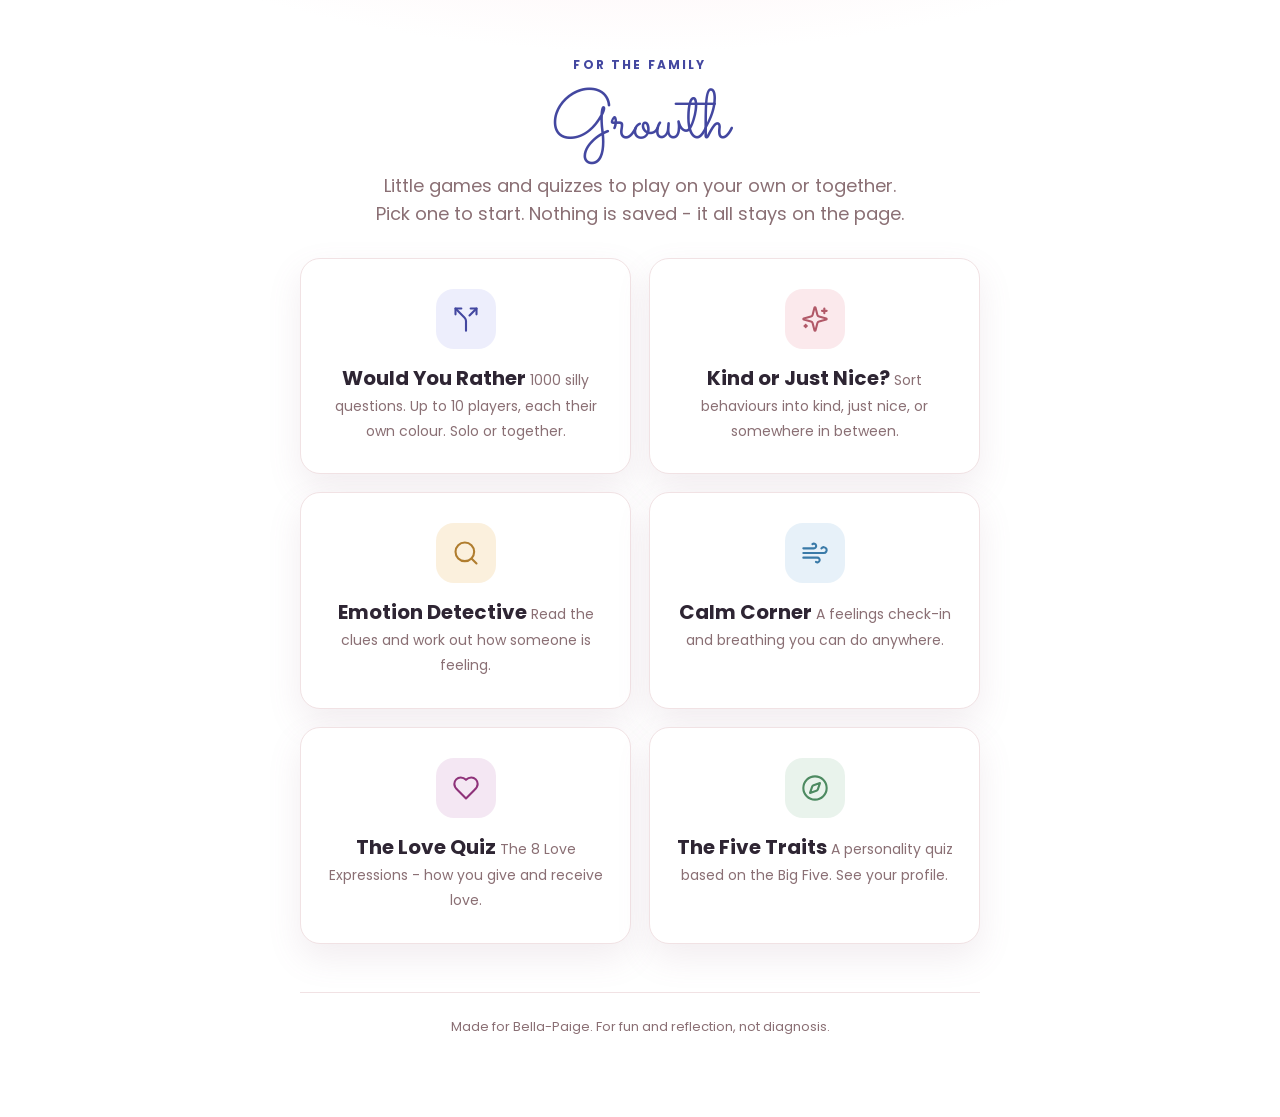
==== commit 3454844f: "swap emoji for Lucide line icons and soften the palette - hub tiles now use Lucide-style line icons " ====
--- a/index.html
+++ b/index.html
@@ -17,12 +17,12 @@
 
   <div class="choose-grid">
     <a class="choose-card" href="would-you-rather.html">
-      <span class="c-emoji">🤔</span>
+      <span class="c-icon peri"><svg viewBox="0 0 24 24" fill="none" stroke="currentColor" stroke-width="1.8" stroke-linecap="round" stroke-linejoin="round"><path d="M16 3h5v5"/><path d="M8 3H3v5"/><path d="M12 22v-8.3a4 4 0 0 0-1.172-2.872L3 3"/><path d="m15 9 6-6"/></svg></span>
       <span class="c-label">Would You Rather</span>
       <span class="c-desc">1000 silly questions. Up to 10 players, each their own colour. Solo or together.</span>
     </a>
     <a class="choose-card" href="kind-vs-nice.html">
-      <span class="c-emoji">💛</span>
+      <span class="c-icon rose"><svg viewBox="0 0 24 24" fill="none" stroke="currentColor" stroke-width="1.8" stroke-linecap="round" stroke-linejoin="round"><path d="M9.937 15.5A2 2 0 0 0 8.5 14.063l-6.135-1.582a.5.5 0 0 1 0-.962L8.5 9.936A2 2 0 0 0 9.937 8.5l1.582-6.135a.5.5 0 0 1 .962 0L14.063 8.5A2 2 0 0 0 15.5 9.937l6.135 1.581a.5.5 0 0 1 0 .964L15.5 14.063a2 2 0 0 0-1.437 1.437l-1.582 6.135a.5.5 0 0 1-.962 0z"/><path d="M20 3v4"/><path d="M22 5h-4"/><path d="M4 17v2"/><path d="M5 18H3"/></svg></span>
       <span class="c-label">Kind or Just Nice?</span>
       <span class="c-desc">Sort behaviours into kind, just nice, or somewhere in between.</span>
     </a>
@@ -30,12 +30,12 @@
 
   <div class="choose-grid" style="margin-top:18px;">
     <a class="choose-card" href="emotion-detective.html">
-      <span class="c-emoji">🕵️</span>
+      <span class="c-icon amber"><svg viewBox="0 0 24 24" fill="none" stroke="currentColor" stroke-width="1.8" stroke-linecap="round" stroke-linejoin="round"><circle cx="11" cy="11" r="8"/><path d="m21 21-4.3-4.3"/></svg></span>
       <span class="c-label">Emotion Detective</span>
       <span class="c-desc">Read the clues and work out how someone is feeling.</span>
     </a>
     <a class="choose-card" href="calm-corner.html">
-      <span class="c-emoji">🌈</span>
+      <span class="c-icon blue"><svg viewBox="0 0 24 24" fill="none" stroke="currentColor" stroke-width="1.8" stroke-linecap="round" stroke-linejoin="round"><path d="M12.8 19.6A2 2 0 1 0 14 16H2"/><path d="M17.5 8a2.5 2.5 0 1 1 2 4H2"/><path d="M9.8 4.4A2 2 0 1 1 11 8H2"/></svg></span>
       <span class="c-label">Calm Corner</span>
       <span class="c-desc">A feelings check-in and breathing you can do anywhere.</span>
     </a>
@@ -43,12 +43,12 @@
 
   <div class="choose-grid" style="margin-top:18px;">
     <a class="choose-card" href="love-quiz.html">
-      <span class="c-emoji">💞</span>
+      <span class="c-icon plum"><svg viewBox="0 0 24 24" fill="none" stroke="currentColor" stroke-width="1.8" stroke-linecap="round" stroke-linejoin="round"><path d="M19 14c1.49-1.46 3-3.21 3-5.5A5.5 5.5 0 0 0 16.5 3c-1.76 0-3 .5-4.5 2-1.5-1.5-2.74-2-4.5-2A5.5 5.5 0 0 0 2 8.5c0 2.3 1.5 4.05 3 5.5l7 7Z"/></svg></span>
       <span class="c-label">The Love Quiz</span>
       <span class="c-desc">The 8 Love Expressions - how you give and receive love.</span>
     </a>
     <a class="choose-card" href="personality.html">
-      <span class="c-emoji">🧭</span>
+      <span class="c-icon sage"><svg viewBox="0 0 24 24" fill="none" stroke="currentColor" stroke-width="1.8" stroke-linecap="round" stroke-linejoin="round"><path d="m16.24 7.76-1.804 5.411a2 2 0 0 1-1.265 1.265L7.76 16.24l1.804-5.411a2 2 0 0 1 1.265-1.265z"/><circle cx="12" cy="12" r="10"/></svg></span>
       <span class="c-label">The Five Traits</span>
       <span class="c-desc">A personality quiz based on the Big Five. See your profile.</span>
     </a>
--- a/style.css
+++ b/style.css
@@ -121,6 +121,19 @@
 .choose-card .c-label { font-size: 20px; font-weight: 700; margin-bottom: 6px; }
 .choose-card .c-desc { font-size: 14px; color: var(--muted); }
 
+/* Lucide-style line-icon chips (matched to pocket-money's icon language) */
+.c-icon {
+  width: 60px; height: 60px; border-radius: 18px;
+  display: flex; align-items: center; justify-content: center; margin: 0 auto 14px;
+}
+.c-icon svg { width: 28px; height: 28px; }
+.c-icon.peri  { background: #edeefc; color: #4347a0; }
+.c-icon.rose  { background: #fbe9ec; color: #b15968; }
+.c-icon.blue  { background: #e7f1f9; color: #3a7aa8; }
+.c-icon.sage  { background: #e9f3ec; color: #4d8a61; }
+.c-icon.amber { background: #fbf0dd; color: #b07d2e; }
+.c-icon.plum  { background: #f4e7f3; color: #8e3279; }
+
 /* Results */
 .results-head { text-align: center; margin: 8px 0 24px; }
 .results-head h2 { font-size: 28px; margin: 0 0 6px; font-weight: 700; }
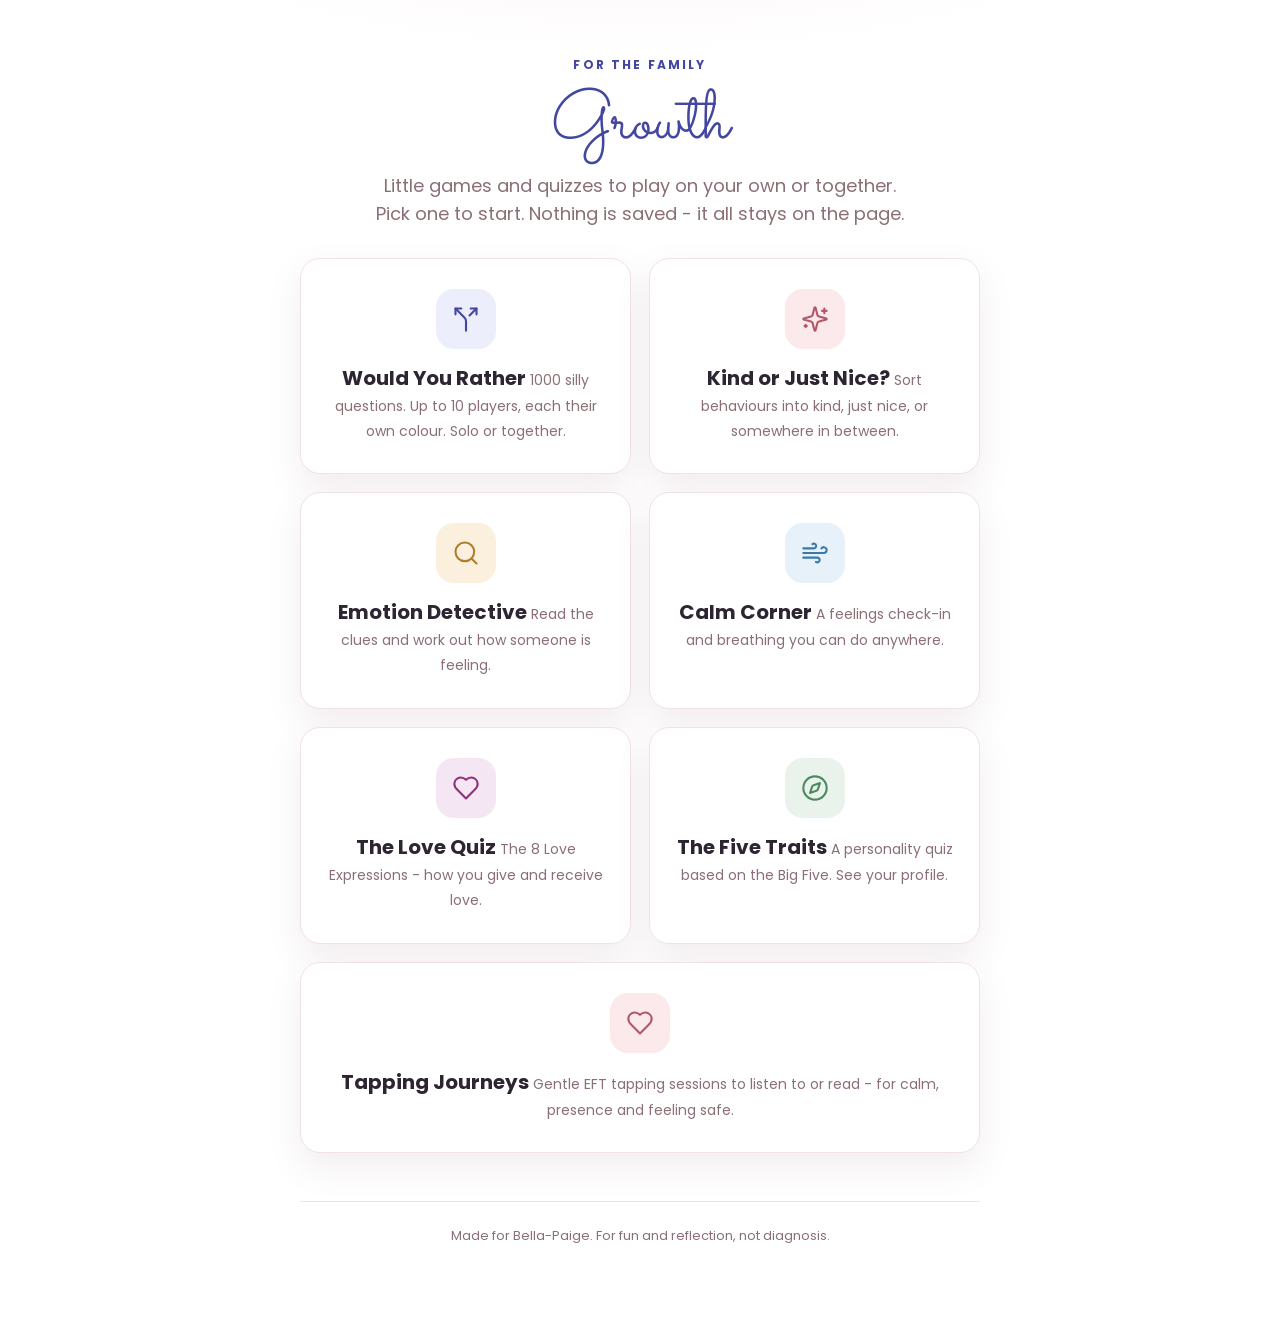
==== commit ead55100: "Add Speechify audio pipeline, tapping site page, and /eft-journey skill - tools/speechify-tts.mjs: z" ====
--- a/index.html
+++ b/index.html
@@ -54,6 +54,14 @@
     </a>
   </div>
 
+  <div class="choose-grid" style="margin-top:18px;">
+    <a class="choose-card" href="tapping.html">
+      <span class="c-icon rose"><svg viewBox="0 0 24 24" fill="none" stroke="currentColor" stroke-width="1.8" stroke-linecap="round" stroke-linejoin="round"><path d="M19 14c1.49-1.46 3-3.21 3-5.5A5.5 5.5 0 0 0 16.5 3c-1.76 0-3 .5-4.5 2-1.5-1.5-2.74-2-4.5-2A5.5 5.5 0 0 0 2 8.5c0 2.3 1.5 4.05 3 5.5l7 7Z"/></svg></span>
+      <span class="c-label">Tapping Journeys</span>
+      <span class="c-desc">Gentle EFT tapping sessions to listen to or read - for calm, presence and feeling safe.</span>
+    </a>
+  </div>
+
   <footer class="note">
     Made for Bella-Paige. For fun and reflection, not diagnosis.
   </footer>
